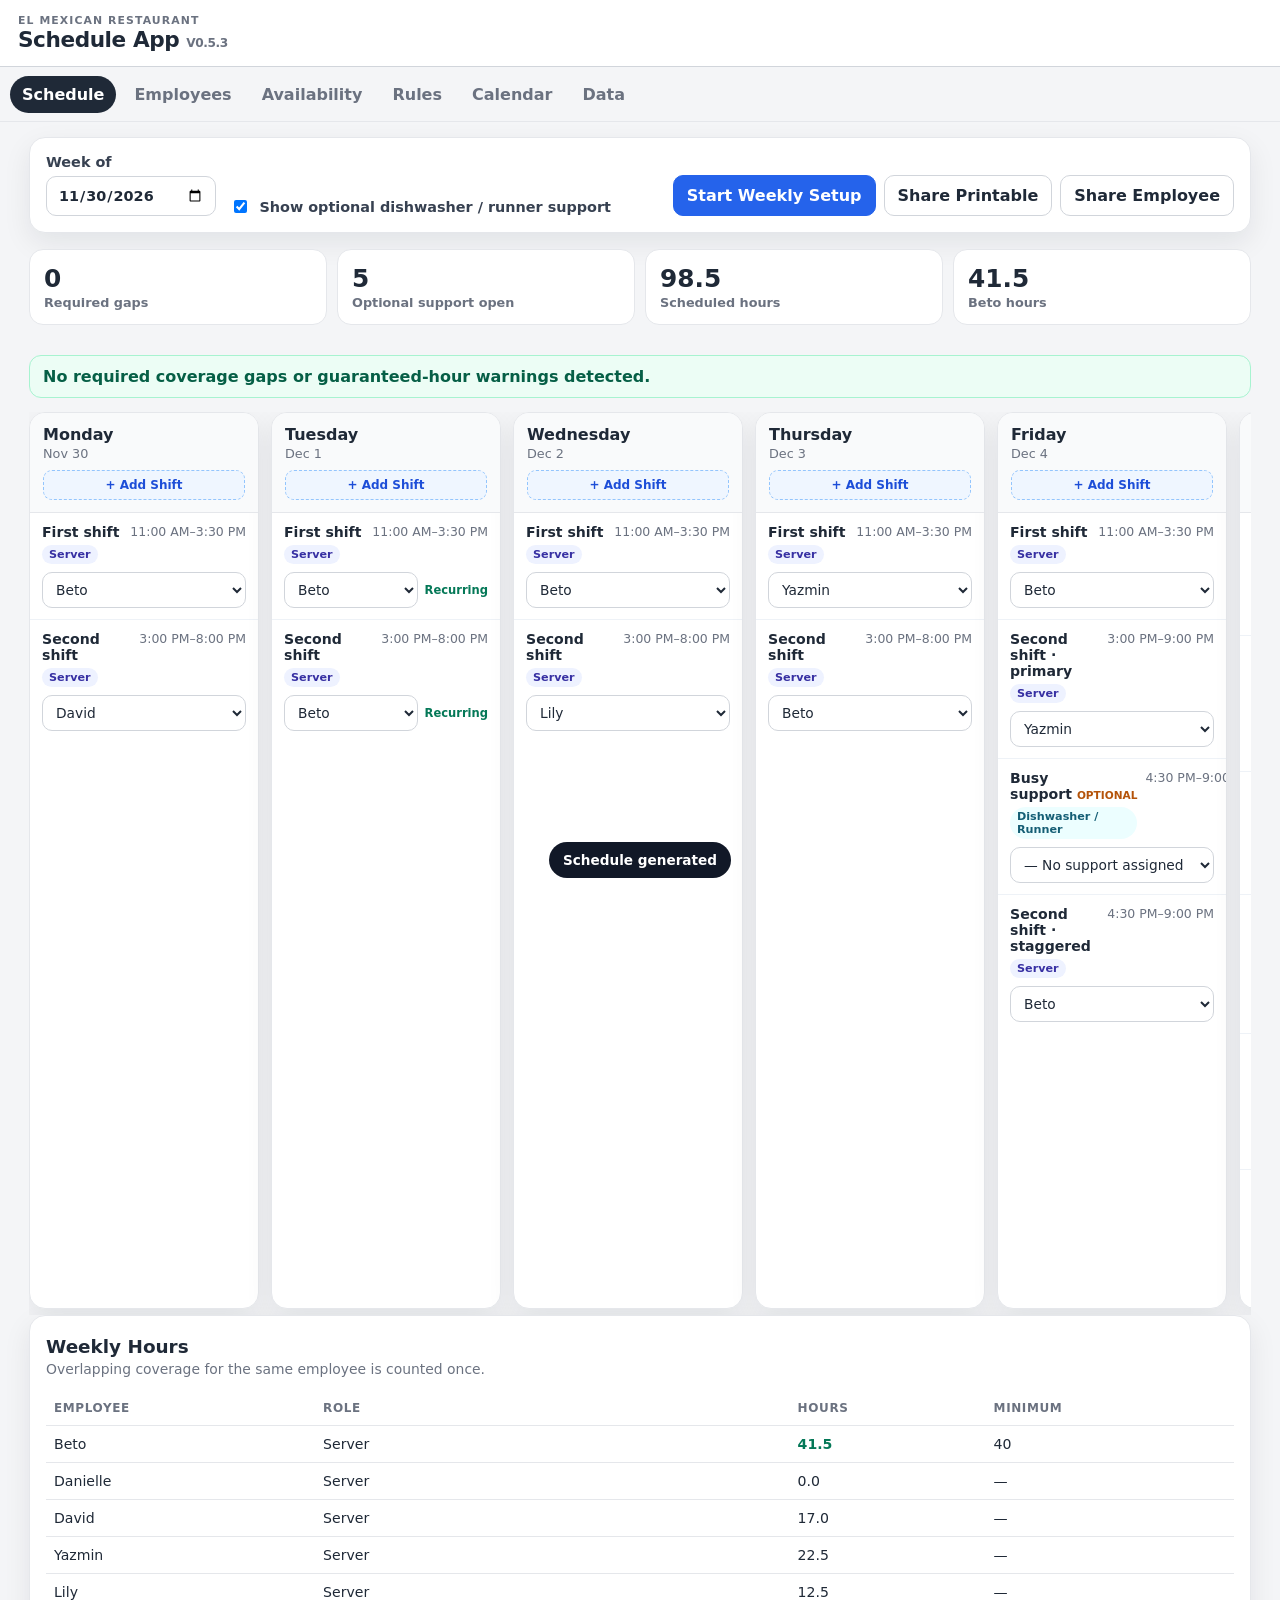
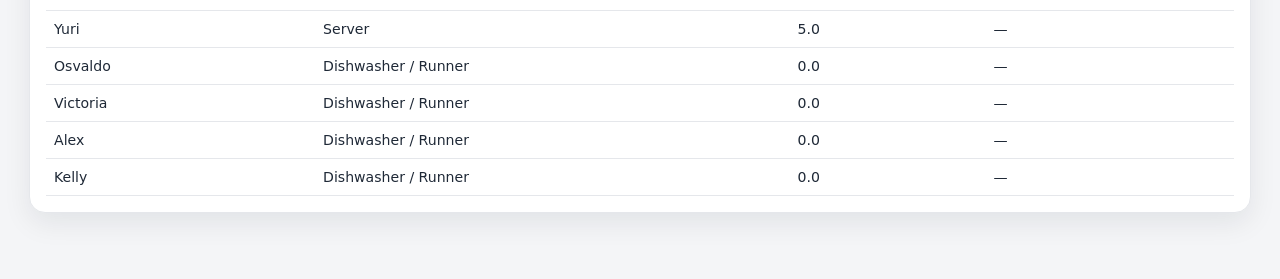
==== index.html @ a8634a62 "Clarify optional support setting in V0.5.3" ====
<!doctype html>
<html lang="en">
<head>
  <meta charset="utf-8" />
  <meta name="viewport" content="width=device-width,initial-scale=1,viewport-fit=cover" />
  <meta name="theme-color" content="#1f2937" />
  <title>Schedule App V0.5.3</title>
  <link rel="manifest" href="manifest.webmanifest" />
  <link rel="stylesheet" href="styles.css?v=0.5.3" />
</head>
<body>
  <header class="app-header">
    <div>
      <div class="eyebrow">El Mexican Restaurant</div>
      <h1>Schedule App <span class="version">V0.5.3</span></h1>
    </div>
    <button id="installBtn" class="ghost hidden" type="button">Install</button>
  </header>

  <nav class="tabs" aria-label="App sections">
    <button class="tab active" data-tab="schedule">Schedule</button>
    <button class="tab" data-tab="employees">Employees</button>
    <button class="tab" data-tab="availability">Availability</button>
    <button class="tab" data-tab="rules">Rules</button>
    <button class="tab" data-tab="calendar">Calendar</button>
    <button class="tab" data-tab="data">Data</button>
  </nav>

  <main>
    <section id="weeklyFlowBar" class="weekly-flow card hidden" aria-live="polite">
      <div class="weekly-flow-top">
        <div>
          <div id="weeklyFlowCount" class="eyebrow">Step 1 of 7</div>
          <h2 id="weeklyFlowTitle">Employees</h2>
          <p id="weeklyFlowText">Confirm the employees working this week.</p>
        </div>
        <button id="weeklyFlowExit" class="ghost" type="button">Exit setup</button>
      </div>
      <div class="weekly-flow-meta">
        <span id="weeklyFlowWeek"></span>
        <div id="weeklyFlowProgress" class="weekly-flow-progress" aria-label="Weekly setup progress"></div>
      </div>
      <div class="weekly-flow-actions">
        <button id="weeklyFlowBack" type="button">Back</button>
        <button id="weeklyFlowNext" class="primary" type="button">Next</button>
      </div>
    </section>

    <section id="tab-schedule" class="tab-panel active">
      <div class="toolbar card">
        <label>
          <span>Week of</span>
          <input id="weekDate" type="date" />
        </label>
        <label class="checkline">
          <input id="includeSupport" type="checkbox" />
          <span>Show optional dishwasher / runner support</span>
        </label>
        <div class="toolbar-actions">
          <button id="generateBtn" class="primary" type="button">Generate Schedule</button>
          <button id="printBtn" type="button">Print</button>
          <button id="shareBtn" type="button">Share</button>
        </div>
      </div>

      <div id="scheduleStats" class="stats"></div>
      <div id="alerts" class="alerts"></div>
      <div id="scheduleGrid" class="schedule-grid"></div>

      <div class="card hours-card">
        <div class="section-title-row">
          <div>
            <h2>Weekly Hours</h2>
            <p>Overlapping coverage for the same employee is counted once.</p>
          </div>
        </div>
        <div id="hoursTableWrap"></div>
      </div>
    </section>

    <section id="tab-employees" class="tab-panel">
      <div class="section-title-row">
        <div>
          <h2>Employees</h2>
          <p>Employee profile settings live here. Normal availability and temporary changes are managed under Availability.</p>
        </div>
        <button id="addEmployeeBtn" class="primary" type="button">Add Employee</button>
      </div>
      <div id="employeeList" class="employee-list"></div>
    </section>

    <section id="tab-availability" class="tab-panel">
      <div class="card">
        <div class="section-title-row">
          <div>
            <h2>Normal Availability</h2>
            <p>This is each employee's usual weekly availability. Change it here when their regular schedule changes.</p>
          </div>
        </div>
        <div id="normalAvailabilityList" class="normal-availability-list"></div>
      </div>

      <div class="section-title-row availability-section-title">
        <div>
          <h2>Temporary Changes</h2>
          <p>Use these only when someone's availability is different for a specific date or week.</p>
        </div>
      </div>

      <div class="grid-two">
        <form id="exceptionForm" class="card form-card">
          <h2>Requested Time Off / Temporary Change</h2>
          <p>Use this for a requested day off, vacation, appointment, school conflict, or temporary extra availability. This does not change normal availability.</p>
          <label>Employee<select id="exceptionEmployee" required></select></label>
          <div class="split">
            <label>Start date<input id="exceptionStartDate" type="date" required /></label>
            <label>End date<input id="exceptionEndDate" type="date" required /></label>
          </div>
          <label>Type
            <select id="exceptionType">
              <option value="unavailable" selected>Requested time off / unavailable</option>
              <option value="available">Extra availability</option>
            </select>
          </label>
          <div class="split">
            <label>Start<input id="exceptionStart" type="time" value="08:00" required /></label>
            <label>End<input id="exceptionEnd" type="time" value="21:00" required /></label>
          </div>
          <label>Note<input id="exceptionNote" type="text" placeholder="Vacation, requested day off, appointment, school..." /></label>
          <button class="primary" type="submit">Save Temporary Change</button>
        </form>

        <div class="card">
          <h2>Saved Temporary Changes</h2>
          <div id="exceptionList"></div>
        </div>
      </div>
    </section>

    <section id="tab-rules" class="tab-panel">
      <div class="card">
        <div class="section-title-row">
          <div>
            <h2>Business Hours</h2>
            <p>Closing times are used by any coverage rule set to “Close.”</p>
          </div>
        </div>
        <div id="businessHoursRules"></div>
      </div>

      <div class="card">
        <div class="section-title-row">
          <div>
            <h2>Coverage Template</h2>
            <p>The normal front-of-house schedule. Every shift below can be edited, removed, or replaced.</p>
          </div>
          <button id="addCoverageBtn" class="primary" type="button">Add Shift</button>
        </div>
        <div id="coverageRules"></div>
      </div>

      <div class="card">
        <div class="section-title-row">
          <div>
            <h2>Priority Rules</h2>
            <p>Edit who is preferred for a role, day, or shift. Employees in the same tier have equal priority.</p>
          </div>
          <button id="addPriorityBtn" class="primary" type="button">Add Priority Rule</button>
        </div>
        <div id="priorityRules"></div>
      </div>

      <div class="grid-two">
        <form id="overrideForm" class="card form-card">
          <h2>Special Date Coverage</h2>
          <p>Add extra coverage for a holiday, event, or unusually busy day.</p>
          <label>Date<input id="overrideDate" type="date" required /></label>
          <label>Role
            <select id="overrideRole">
              <option value="server">Server</option>
              <option value="dish_runner">Dishwasher / Runner</option>
            </select>
          </label>
          <label>Label<input id="overrideLabel" type="text" value="Extra holiday coverage" required /></label>
          <div class="split">
            <label>Start<input id="overrideStart" type="time" value="16:30" required /></label>
            <label>End<input id="overrideEnd" type="time" value="20:00" required /></label>
          </div>
          <button class="primary" type="submit">Add Coverage</button>
        </form>
        <div class="card">
          <h2>Special Date Rules</h2>
          <div id="overrideList"></div>
        </div>
      </div>
    </section>

    <section id="tab-calendar" class="tab-panel">
      <div class="card">
        <div class="section-title-row">
          <div>
            <h2>Special Days Calendar</h2>
            <p>U.S. holidays appear automatically. Add local events or other dates that could affect staffing.</p>
          </div>
          <button id="addSpecialDayBtn" class="primary" type="button">Add Special Day</button>
        </div>
        <div class="calendar-toolbar">
          <button id="calendarPrev" type="button" aria-label="Previous month">‹</button>
          <strong id="calendarMonthLabel"></strong>
          <button id="calendarNext" type="button" aria-label="Next month">›</button>
        </div>
        <div id="specialCalendar" class="special-calendar"></div>
      </div>

      <div class="card">
        <h2>Upcoming Special Days</h2>
        <p>Use “Add Coverage” when a special day needs extra staff beyond the normal schedule.</p>
        <div id="specialDaysList"></div>
      </div>
    </section>

    <section id="tab-data" class="tab-panel">
      <div class="card data-card">
        <h2>Database</h2>
        <p>The app code and restaurant data stay separate. The working copy is saved on this device, and you can export it to JSON at any time.</p>
        <div class="data-actions">
          <button id="exportBtn" class="primary" type="button">Export JSON Backup</button>
          <label class="file-button">Import JSON<input id="importFile" type="file" accept="application/json,.json" /></label>
          <button id="resetBtn" class="danger-outline" type="button">Reload Bundled Defaults</button>
        </div>
        <div id="dataInfo" class="data-info"></div>
      </div>
    </section>
  </main>

  <dialog id="employeeDialog">
    <form id="employeeForm" method="dialog" class="dialog-form">
      <div class="section-title-row">
        <div>
          <div class="eyebrow">Employee Profile</div>
          <h2 id="employeeDialogTitle">Edit Employee</h2>
        </div>
        <button id="closeEmployeeDialog" class="icon-button" type="button" aria-label="Close">×</button>
      </div>
      <input id="employeeId" type="hidden" />
      <label>Name<input id="employeeName" type="text" required /></label>
      <label class="checkline"><input id="employeeActive" type="checkbox" /><span>Active employee</span></label>
      <label>Primary role
        <select id="employeeRole">
          <option value="server">Server</option>
          <option value="dish_runner">Dishwasher / Runner</option>
        </select>
      </label>
      <label>Availability type
        <select id="employeeAvailabilityMode">
          <option value="recurring">Recurring / normal pattern</option>
          <option value="weekly_variable">Entered fresh each week</option>
        </select>
      </label>
      <label>Flexibility
        <select id="employeeFlexibility">
          <option value="high">High / can fill gaps</option>
          <option value="normal">Normal</option>
          <option value="variable">Variable</option>
          <option value="backup">Backup / last fill</option>
        </select>
      </label>
      <div class="split">
        <label>Minimum weekly hours<input id="employeeMinHours" type="number" min="0" step="0.5" /></label>
        <label>Maximum weekly hours<input id="employeeMaxHours" type="number" min="0" step="0.5" /></label>
      </div>
      <fieldset>
        <legend>Normal Availability</legend>
        <p class="small">AM covers the first-shift window. PM covers the second-shift window. Select both for either shift.</p>
        <div id="availabilityMatrix" class="availability-matrix"></div>
      </fieldset>
      <label>Notes<textarea id="employeeNotes" rows="3"></textarea></label>
      <div class="dialog-actions">
        <button id="archiveEmployeeBtn" class="danger-outline" type="button">Archive</button>
        <button class="primary" value="save" type="submit">Save Employee</button>
      </div>
    </form>
  </dialog>

  <dialog id="availabilityDialog">
    <form id="availabilityForm" method="dialog" class="dialog-form">
      <div class="section-title-row">
        <div>
          <div class="eyebrow">Normal Availability</div>
          <h2 id="availabilityDialogTitle">Edit Availability</h2>
        </div>
        <button id="closeAvailabilityDialog" class="icon-button" type="button" aria-label="Close">×</button>
      </div>
      <input id="availabilityEmployeeId" type="hidden" />
      <label>Availability type
        <select id="availabilityModeEdit">
          <option value="recurring">Recurring / normal pattern</option>
          <option value="weekly_variable">Entered fresh each week</option>
        </select>
      </label>
      <fieldset>
        <legend>Usual Weekly Availability</legend>
        <p class="small">AM covers the first-shift window. PM covers the second-shift window. Select both for either shift.</p>
        <div id="availabilityMatrixEdit" class="availability-matrix"></div>
      </fieldset>
      <div class="dialog-actions">
        <button class="primary" value="save" type="submit">Save Availability</button>
      </div>
    </form>
  </dialog>

  <dialog id="coverageDialog">
    <form id="coverageForm" method="dialog" class="dialog-form">
      <div class="section-title-row">
        <div><div class="eyebrow">Scheduling Rule</div><h2 id="coverageDialogTitle">Edit Coverage</h2></div>
        <button id="closeCoverageDialog" class="icon-button" type="button" aria-label="Close">×</button>
      </div>
      <input id="coverageId" type="hidden" />
      <label>Day<select id="coverageDay"></select></label>
      <label>Label<input id="coverageLabel" type="text" required placeholder="First shift, Busy support, etc." /></label>
      <label>Role<select id="coverageRole"><option value="server">Server</option><option value="dish_runner">Dishwasher / Runner</option></select></label>
      <div class="split">
        <label>Start<input id="coverageStart" type="time" required /></label>
        <label>End time<input id="coverageEnd" type="time" /></label>
      </div>
      <label class="checkline"><input id="coverageToClose" type="checkbox" /><span>Run this shift until restaurant close</span></label>
      <label class="checkline"><input id="coverageRequired" type="checkbox" checked /><span>Required coverage</span></label>
      <p class="small">Optional coverage appears only when “Include optional dishwasher / runner support” is turned on.</p>
      <div class="dialog-actions">
        <button id="deleteCoverageBtn" class="danger-outline" type="button">Delete Shift</button>
        <button class="primary" value="save" type="submit">Save Rule</button>
      </div>
    </form>
  </dialog>

  <dialog id="priorityDialog">
    <form id="priorityForm" method="dialog" class="dialog-form">
      <div class="section-title-row">
        <div><div class="eyebrow">Scheduling Priority</div><h2 id="priorityDialogTitle">Edit Priority Rule</h2></div>
        <button id="closePriorityDialog" class="icon-button" type="button" aria-label="Close">×</button>
      </div>
      <input id="priorityId" type="hidden" />
      <label>Rule name<input id="priorityLabel" type="text" required /></label>
      <label>Role<select id="priorityRole"><option value="server">Server</option><option value="dish_runner">Dishwasher / Runner</option></select></label>
      <fieldset>
        <legend>Applies on</legend>
        <div id="priorityDays" class="day-checks"></div>
      </fieldset>
      <label>Only shifts starting before (optional)<input id="priorityStartBefore" type="time" /></label>
      <fieldset>
        <legend>Employee priority</legend>
        <p class="small">Choose a tier for each employee. Tier 1 is preferred first. “Not in rule” removes that employee from this priority rule.</p>
        <div id="priorityEmployeeEditor"></div>
      </fieldset>
      <div class="dialog-actions">
        <button id="deletePriorityBtn" class="danger-outline" type="button">Delete Rule</button>
        <button class="primary" value="save" type="submit">Save Priority Rule</button>
      </div>
    </form>
  </dialog>

  <dialog id="weeklyShiftDialog">
    <form id="weeklyShiftForm" method="dialog" class="dialog-form">
      <div class="section-title-row">
        <div>
          <div class="eyebrow">This Week Only</div>
          <h2>Add Shift</h2>
        </div>
        <button id="closeWeeklyShiftDialog" class="icon-button" type="button" aria-label="Close">×</button>
      </div>
      <label>Date<input id="weeklyShiftDate" type="date" required readonly /></label>
      <label>Shift name
        <input id="weeklyShiftLabel" type="text" required placeholder="Dishwasher, Runner, Extra server..." />
      </label>
      <label>Employee role
        <select id="weeklyShiftRole">
          <option value="dish_runner">Dishwasher / Runner</option>
          <option value="server">Server</option>
        </select>
      </label>
      <div class="split">
        <label>Start<input id="weeklyShiftStart" type="time" value="16:30" required /></label>
        <label>End<input id="weeklyShiftEnd" type="time" value="20:00" required /></label>
      </div>
      <label class="checkline">
        <input id="weeklyShiftRequired" type="checkbox" checked />
        <span>This shift must be covered</span>
      </label>
      <p class="small">After saving, assign an employee from the new shift on the schedule. Required added shifts count as gaps until someone is assigned.</p>
      <div class="dialog-actions">
        <button id="closeWeeklyShiftDialogBottom" type="button">Cancel</button>
        <button class="primary" value="save" type="submit">Add Shift</button>
      </div>
    </form>
  </dialog>

  <dialog id="shareEmployeeDialog">
    <div class="dialog-form">
      <div class="section-title-row">
        <div><div class="eyebrow">Share Schedule</div><h2>Share by Employee</h2></div>
        <button id="closeShareEmployeeDialog" class="icon-button" type="button" aria-label="Close">×</button>
      </div>
      <p class="small">Choose an employee to share only that person's weekly schedule.</p>
      <div id="shareEmployeeList" class="share-employee-list"></div>
      <div class="dialog-actions">
        <button id="shareAllEmployeesBtn" type="button">Share Everyone, Grouped</button>
      </div>
    </div>
  </dialog>

  <dialog id="specialDayDialog">
    <form id="specialDayForm" method="dialog" class="dialog-form">
      <div class="section-title-row">
        <div><div class="eyebrow">Calendar Reminder</div><h2 id="specialDayDialogTitle">Add Special Day</h2></div>
        <button id="closeSpecialDayDialog" class="icon-button" type="button" aria-label="Close">×</button>
      </div>
      <input id="specialDayId" type="hidden" />
      <label>Date<input id="specialDayDate" type="date" required /></label>
      <label>Name<input id="specialDayLabel" type="text" required placeholder="Local event, school break, observance..." /></label>
      <label>Category
        <select id="specialDayCategory">
          <option value="local_event" selected>Local Event</option>
          <option value="holiday">Holiday / Observance</option>
          <option value="other">Other Special Day</option>
        </select>
      </label>
      <label>Expected staffing impact
        <select id="specialDayStaffingImpact">
          <option value="unknown" selected>Unknown / review later</option>
          <option value="normal">Normal staffing</option>
          <option value="slower">May be slower</option>
          <option value="may_busier">May be busier</option>
          <option value="extra_help">Extra help likely needed</option>
          <option value="custom">Custom staffing</option>
        </select>
      </label>
      <label class="checkline"><input id="specialDayReviewStaffing" type="checkbox" checked /><span>Remind me to review staffing for this day</span></label>
      <label>Note<textarea id="specialDayNote" rows="3" placeholder="Why this day matters, expected rush, etc."></textarea></label>
      <div class="dialog-actions">
        <button id="deleteSpecialDayBtn" class="danger-outline" type="button">Delete</button>
        <button class="primary" value="save" type="submit">Save Special Day</button>
      </div>
    </form>
  </dialog>

  <div id="toast" class="toast" role="status" aria-live="polite"></div>
  <script src="app.js?v=0.5.3"></script>
  <script src="rules-editor.js?v=0.5.3"></script>
  <script src="schedule-v03.js?v=0.5.3"></script>
</body>
</html>
---- styles.css ----
:root{
  --bg:#f4f5f7;
  --card:#ffffff;
  --text:#1f2937;
  --muted:#6b7280;
  --line:#d1d5db;
  --accent:#2563eb;
  --accent-dark:#1d4ed8;
  --danger:#b91c1c;
  --warn:#b45309;
  --ok:#047857;
  --shadow:0 10px 28px rgba(15,23,42,.08);
  --radius:16px;
}
*{box-sizing:border-box}
html{background:var(--bg)}
body{margin:0;font-family:system-ui,-apple-system,BlinkMacSystemFont,"Segoe UI",sans-serif;background:var(--bg);color:var(--text)}
button,input,select,textarea{font:inherit}
button{cursor:pointer}
.app-header{position:sticky;top:0;z-index:30;display:flex;justify-content:space-between;align-items:center;padding:14px 18px;background:rgba(255,255,255,.96);border-bottom:1px solid var(--line);backdrop-filter:blur(10px)}
.app-header h1{margin:0;font-size:1.35rem;letter-spacing:-.02em}.version{font-size:.76rem;color:var(--muted);font-weight:700}
.eyebrow{text-transform:uppercase;font-size:.68rem;font-weight:800;letter-spacing:.1em;color:var(--muted)}
.tabs{position:sticky;top:68px;z-index:29;display:flex;gap:6px;overflow-x:auto;padding:8px 10px;background:rgba(244,245,247,.96);border-bottom:1px solid #e5e7eb}
.tab{white-space:nowrap;border:0;background:transparent;padding:9px 12px;border-radius:999px;color:var(--muted);font-weight:700}.tab.active{background:var(--text);color:white}
main{max-width:1250px;margin:0 auto;padding:16px 14px 50px}
.tab-panel{display:none}.tab-panel.active{display:block}
.card{background:var(--card);border:1px solid #e5e7eb;border-radius:var(--radius);box-shadow:var(--shadow);padding:16px;margin-bottom:16px}
.toolbar{display:flex;gap:14px;align-items:end;flex-wrap:wrap}.toolbar label{min-width:170px}.toolbar-actions{margin-left:auto;display:flex;gap:8px;flex-wrap:wrap}
label{display:grid;gap:6px;font-weight:700;font-size:.9rem;color:#374151}input,select,textarea{width:100%;padding:10px 11px;border:1px solid var(--line);border-radius:10px;background:white;color:var(--text)}input:focus,select:focus,textarea:focus{outline:2px solid rgba(37,99,235,.2);border-color:var(--accent)}
.checkline{display:flex!important;align-items:center;gap:9px;min-width:0!important}.checkline input{width:auto}
button,.file-button{border:1px solid var(--line);background:white;color:var(--text);padding:10px 13px;border-radius:10px;font-weight:800;text-align:center}.primary{background:var(--accent);border-color:var(--accent);color:white}.primary:hover{background:var(--accent-dark)}.ghost{background:transparent}.danger-outline{color:var(--danger);border-color:#fecaca;background:#fff}.icon-button{border:0;background:transparent;font-size:1.8rem;padding:0 5px}.hidden{display:none!important}
.stats{display:grid;grid-template-columns:repeat(4,minmax(0,1fr));gap:10px;margin:16px 0}.stat{background:white;border:1px solid #e5e7eb;border-radius:14px;padding:14px}.stat .value{font-size:1.55rem;font-weight:900}.stat .label{font-size:.8rem;color:var(--muted);font-weight:700;margin-top:2px}
.alerts{display:grid;gap:8px;margin-bottom:14px}.alert{padding:11px 13px;border-radius:12px;font-weight:700}.alert.warn{background:#fff7ed;color:#9a3412;border:1px solid #fed7aa}.alert.ok{background:#ecfdf5;color:#065f46;border:1px solid #a7f3d0}
.schedule-grid{display:grid;grid-template-columns:repeat(7,minmax(230px,1fr));gap:12px;overflow-x:auto;padding-bottom:6px}.day-card{min-width:230px;background:white;border:1px solid #e5e7eb;border-radius:16px;overflow:hidden;box-shadow:var(--shadow)}.day-head{padding:12px 13px;background:#f9fafb;border-bottom:1px solid #e5e7eb}.day-head h3{margin:0;font-size:1rem}.day-head .date{font-size:.8rem;color:var(--muted);margin-top:2px}.slot{padding:11px 12px;border-bottom:1px solid #eef2f7}.slot:last-child{border-bottom:0}.slot-top{display:flex;justify-content:space-between;gap:8px;align-items:flex-start}.slot-label{font-weight:800;font-size:.88rem}.slot-time{font-size:.78rem;color:var(--muted);white-space:nowrap}.role-badge{display:inline-block;margin-top:5px;font-size:.7rem;padding:3px 7px;border-radius:999px;background:#eef2ff;color:#3730a3;font-weight:800}.role-badge.support{background:#ecfeff;color:#155e75}.optional{font-size:.66rem;color:var(--warn);font-weight:800;margin-left:5px}.assignment{margin-top:8px;display:flex;align-items:center;gap:7px}.assignment select{padding:8px 9px;font-size:.86rem}.fixed-mark{font-size:.72rem;color:var(--ok);font-weight:800}.gap-mark{font-size:.72rem;color:var(--danger);font-weight:800}
.hours-card p,.card p,.section-title-row p{margin:.2rem 0 0;color:var(--muted);font-size:.87rem}.section-title-row{display:flex;justify-content:space-between;align-items:flex-start;gap:12px;margin:4px 0 14px}.section-title-row h2,.card h2{margin:0;font-size:1.15rem}
table{width:100%;border-collapse:collapse}th,td{text-align:left;padding:10px 8px;border-bottom:1px solid #e5e7eb;font-size:.88rem}th{color:var(--muted);font-size:.75rem;text-transform:uppercase;letter-spacing:.05em}.hours-low{color:var(--danger);font-weight:900}.hours-ok{color:var(--ok);font-weight:900}
.employee-list{display:grid;grid-template-columns:repeat(2,minmax(0,1fr));gap:12px}.employee-card{background:white;border:1px solid #e5e7eb;border-radius:15px;padding:14px;box-shadow:var(--shadow)}.employee-card.archived{opacity:.55}.employee-top{display:flex;justify-content:space-between;gap:10px}.employee-name{font-weight:900;font-size:1.05rem}.employee-meta{display:flex;flex-wrap:wrap;gap:6px;margin-top:8px}.chip{font-size:.72rem;font-weight:800;background:#f3f4f6;padding:4px 7px;border-radius:999px}.employee-notes{margin-top:9px;color:var(--muted);font-size:.82rem}.employee-actions{margin-top:12px;display:flex;gap:8px}
.grid-two{display:grid;grid-template-columns:1fr 1fr;gap:16px}.form-card{display:grid;gap:12px;align-content:start}.split{display:grid;grid-template-columns:1fr 1fr;gap:10px}.list-row{display:flex;justify-content:space-between;align-items:center;gap:10px;padding:10px 0;border-bottom:1px solid #e5e7eb}.list-row:last-child{border-bottom:0}.list-row-main{min-width:0}.list-row-title{font-weight:850}.list-row-sub{font-size:.8rem;color:var(--muted);margin-top:2px}.small{font-size:.8rem!important}
.coverage-day{margin:0 0 13px}.coverage-day h3{font-size:.95rem;margin:0 0 6px;text-transform:capitalize}.coverage-row{display:grid;grid-template-columns:1.5fr .8fr .75fr .75fr;gap:8px;padding:8px 0;border-bottom:1px solid #eef2f7;font-size:.84rem}.coverage-row:last-child{border-bottom:0}.priority-card{border:1px solid #e5e7eb;border-radius:12px;padding:12px;margin:10px 0}.priority-tier{display:flex;gap:7px;align-items:center;flex-wrap:wrap;margin-top:8px}.priority-person{display:inline-flex;align-items:center;gap:4px;background:#f3f4f6;border-radius:999px;padding:4px 6px 4px 9px;font-weight:800;font-size:.8rem}.priority-person button{padding:1px 5px;border:0;background:transparent}.tier-label{font-size:.72rem;color:var(--muted);font-weight:800;min-width:48px}
.data-actions{display:flex;gap:10px;flex-wrap:wrap;margin:16px 0}.file-button{position:relative;overflow:hidden;display:inline-block}.file-button input{position:absolute;inset:0;opacity:0;cursor:pointer}.data-info{font-size:.86rem;color:var(--muted);line-height:1.6}
dialog{width:min(680px,calc(100vw - 24px));border:0;border-radius:18px;padding:0;box-shadow:0 25px 80px rgba(0,0,0,.25)}dialog::backdrop{background:rgba(15,23,42,.45)}.dialog-form{padding:18px;display:grid;gap:12px}.dialog-actions{display:flex;justify-content:space-between;gap:10px;margin-top:6px}.availability-matrix{display:grid;grid-template-columns:1fr auto auto;gap:7px 10px;align-items:center}.availability-matrix .dayname{font-weight:800;text-transform:capitalize}.availability-matrix label{display:flex;align-items:center;gap:5px;font-size:.78rem}.availability-matrix input{width:auto}fieldset{border:1px solid #e5e7eb;border-radius:12px;padding:12px}legend{font-weight:900;padding:0 5px}
.toast{position:fixed;left:50%;bottom:22px;transform:translateX(-50%) translateY(20px);background:#111827;color:white;padding:10px 14px;border-radius:999px;font-weight:800;font-size:.85rem;opacity:0;pointer-events:none;transition:.2s;z-index:100}.toast.show{opacity:1;transform:translateX(-50%) translateY(0)}
@media(max-width:900px){.schedule-grid{grid-template-columns:repeat(7,250px)}.stats{grid-template-columns:repeat(2,1fr)}.employee-list,.grid-two{grid-template-columns:1fr}.toolbar-actions{margin-left:0;width:100%}.toolbar-actions button{flex:1}.coverage-row{grid-template-columns:1.4fr .8fr .8fr}.coverage-row .coverage-required{display:none}}
@media(max-width:520px){main{padding:12px 9px 40px}.app-header{padding:11px 12px}.tabs{top:61px}.stats{grid-template-columns:1fr 1fr}.stat{padding:11px}.schedule-grid{grid-template-columns:repeat(7,238px)}.employee-list{grid-template-columns:1fr}.split{grid-template-columns:1fr}.data-actions>*{width:100%}}
@media print{
  body{background:white}.app-header,.tabs,.toolbar,.alerts,.hours-card,.tab-panel:not(#tab-schedule){display:none!important}main{max-width:none;padding:0}.schedule-grid{display:grid;grid-template-columns:repeat(4,1fr);overflow:visible;gap:8px}.day-card{min-width:0;box-shadow:none;break-inside:avoid}.assignment select{appearance:none;border:0;padding:0;font-weight:800}.stats{grid-template-columns:repeat(4,1fr)}.stat{box-shadow:none}.optional{display:none}
}


/* V0.3 calendar + employee share */
.calendar-toolbar{display:grid;grid-template-columns:auto 1fr auto;gap:10px;align-items:center;margin:8px 0 14px}.calendar-toolbar strong{text-align:center;font-size:1.05rem}.calendar-toolbar button{font-size:1.3rem;padding:5px 12px}
.special-calendar{display:grid;grid-template-columns:repeat(7,minmax(0,1fr));border:1px solid #e5e7eb;border-radius:14px;overflow:hidden}.calendar-dow{padding:8px 4px;text-align:center;font-size:.72rem;font-weight:900;color:var(--muted);background:#f9fafb;border-right:1px solid #e5e7eb}.calendar-dow:nth-child(7){border-right:0}.calendar-cell{min-height:92px;border:0;border-right:1px solid #e5e7eb;border-top:1px solid #e5e7eb;border-radius:0;background:#fff;text-align:left;padding:7px;display:block;color:var(--text);font-weight:400}.calendar-cell:nth-child(7n){border-right:0}.calendar-cell.empty{background:#f9fafb}.calendar-number{font-weight:900;font-size:.8rem}.calendar-events{display:grid;gap:3px;margin-top:5px}.calendar-tag{display:block;overflow:hidden;text-overflow:ellipsis;white-space:nowrap;border-radius:5px;padding:3px 4px;font-size:.62rem;font-weight:800;background:#fef3c7;color:#92400e}.calendar-tag.level-very_busy{background:#fee2e2;color:#991b1b}.calendar-tag.level-moderate{background:#e0f2fe;color:#075985}.calendar-tag.coverage{background:#dcfce7;color:#166534}.calendar-more{font-size:.6rem;color:var(--muted);font-weight:700}
.special-day-row,.share-employee-row{display:flex;align-items:center;justify-content:space-between;gap:10px;padding:10px 0;border-bottom:1px solid #e5e7eb}.special-day-row:last-child,.share-employee-row:last-child{border-bottom:0}.special-actions{display:flex;gap:7px;flex-wrap:wrap}.special-note{font-size:.76rem;color:var(--muted);margin-top:3px}.share-employee-list{max-height:55vh;overflow:auto}.alert-action{margin-left:10px;padding:5px 8px;font-size:.74rem;background:white}
@media(max-width:600px){.special-calendar{grid-template-columns:repeat(7,minmax(42px,1fr))}.calendar-cell{min-height:70px;padding:4px}.calendar-tag{font-size:.55rem;padding:2px 3px}.calendar-dow{font-size:.62rem}.special-day-row,.share-employee-row{align-items:flex-start}.special-actions{justify-content:flex-end}}

.calendar-tag.impact-unknown{background:#f3f4f6;color:#374151}
.calendar-tag.impact-normal{background:#dcfce7;color:#166534}
.calendar-tag.impact-slower{background:#e0f2fe;color:#075985}
.calendar-tag.impact-may_busier{background:#fef3c7;color:#92400e}
.calendar-tag.impact-extra_help{background:#fee2e2;color:#991b1b}
.calendar-tag.impact-custom{background:#ede9fe;color:#5b21b6}

.calendar-tag.event-national_holiday{outline:1px solid #c7d2fe}
.calendar-tag.event-local_event{outline:1px solid #f5d0fe}
.event-kind{font-size:.78em;font-weight:700;color:inherit;opacity:.8}

.normal-availability-list{display:grid;gap:8px}.normal-availability-row{display:flex;align-items:center;justify-content:space-between;gap:12px;padding:10px 0;border-bottom:1px solid #e5e7eb}.normal-availability-row:last-child{border-bottom:0}.normal-availability-main{min-width:0}.availability-section-title{margin-top:20px}
@media(max-width:600px){.normal-availability-row{align-items:flex-start;flex-direction:column}.normal-availability-row button{width:100%}}

.mobile-week-strip{display:none}
@media(max-width:900px){
  .mobile-week-strip{
    display:grid;
    grid-template-columns:repeat(7,minmax(0,1fr));
    gap:5px;
    margin:10px 0 12px;
    padding:0 1px;
  }
  .mobile-week-day{
    min-width:0;
    padding:8px 2px;
    border-radius:10px;
    background:white;
    border:1px solid #d1d5db;
    color:#374151;
    display:grid;
    gap:2px;
    text-align:center;
    font-weight:800;
  }
  .mobile-week-day[aria-selected="true"]{
    background:var(--text);
    color:white;
    border-color:var(--text);
  }
  .mobile-week-name{font-size:.72rem}
  .mobile-week-date{font-size:.62rem;font-weight:700;opacity:.85}
  .schedule-grid.mobile-day-view{
    display:block;
    overflow:visible;
    padding-bottom:0;
  }
  .schedule-grid.mobile-day-view .day-card{
    display:none;
    min-width:0;
    width:100%;
  }
  .schedule-grid.mobile-day-view .day-card.mobile-active{
    display:block;
  }
}

/* V0.4.7 mobile nav */
@media(max-width:700px){
  .tabs{
    display:grid;
    grid-template-columns:repeat(3,minmax(0,1fr));
    gap:6px;
    overflow:visible;
    padding:8px 9px;
  }
  .tab{
    min-width:0;
    width:100%;
    white-space:normal;
    padding:9px 4px;
    border-radius:12px;
    font-size:.78rem;
    line-height:1.1;
    text-align:center;
  }
}

/* V0.5 weekly setup wizard */
.weekly-flow{
  position:sticky;
  top:118px;
  z-index:28;
  border:2px solid #bfdbfe;
  box-shadow:0 10px 30px rgba(37,99,235,.12);
}
.weekly-flow-top{display:flex;justify-content:space-between;align-items:flex-start;gap:14px}
.weekly-flow-top h2{margin:3px 0 4px;font-size:1.2rem}
.weekly-flow-top p{margin:0;color:var(--muted);line-height:1.4}
.weekly-flow-meta{display:flex;align-items:center;justify-content:space-between;gap:12px;flex-wrap:wrap;margin-top:12px;padding-top:10px;border-top:1px solid #dbeafe}
#weeklyFlowWeek{font-weight:800;font-size:.84rem;color:#374151}
.weekly-flow-progress{display:flex;gap:5px;flex-wrap:wrap}
.weekly-flow-dot{width:25px;height:25px;border-radius:50%;display:inline-grid;place-items:center;background:#e5e7eb;color:#6b7280;font-size:.72rem;font-weight:900}
.weekly-flow-dot.active{background:var(--accent);color:white}
.weekly-flow-dot.done{background:#d1fae5;color:#065f46}
.weekly-flow-actions{display:flex;justify-content:space-between;gap:10px;margin-top:12px}
.weekly-flow-actions button{min-width:110px}
.wizard-focus{outline:3px solid rgba(37,99,235,.22);outline-offset:4px;border-radius:14px}
@media(max-width:700px){
  .weekly-flow{top:153px;padding:14px}
  .weekly-flow-top{display:grid;grid-template-columns:1fr auto}
  .weekly-flow-top .ghost{padding:8px 9px;font-size:.74rem}
  .weekly-flow-meta{display:block}
  .weekly-flow-progress{margin-top:9px;justify-content:space-between}
  .weekly-flow-dot{width:27px;height:27px}
  .weekly-flow-actions button{flex:1}
}

/* V0.5.2 add-shift controls */
.day-head{position:relative}
.add-weekly-shift{
  margin-top:9px;
  width:100%;
  padding:7px 9px;
  border-radius:9px;
  border:1px dashed #93c5fd;
  background:#eff6ff;
  color:#1d4ed8;
  font-size:.75rem;
  font-weight:900;
}
.add-weekly-shift:active{transform:translateY(1px)}
@media(max-width:900px){
  .add-weekly-shift{padding:9px 10px;font-size:.8rem}
}
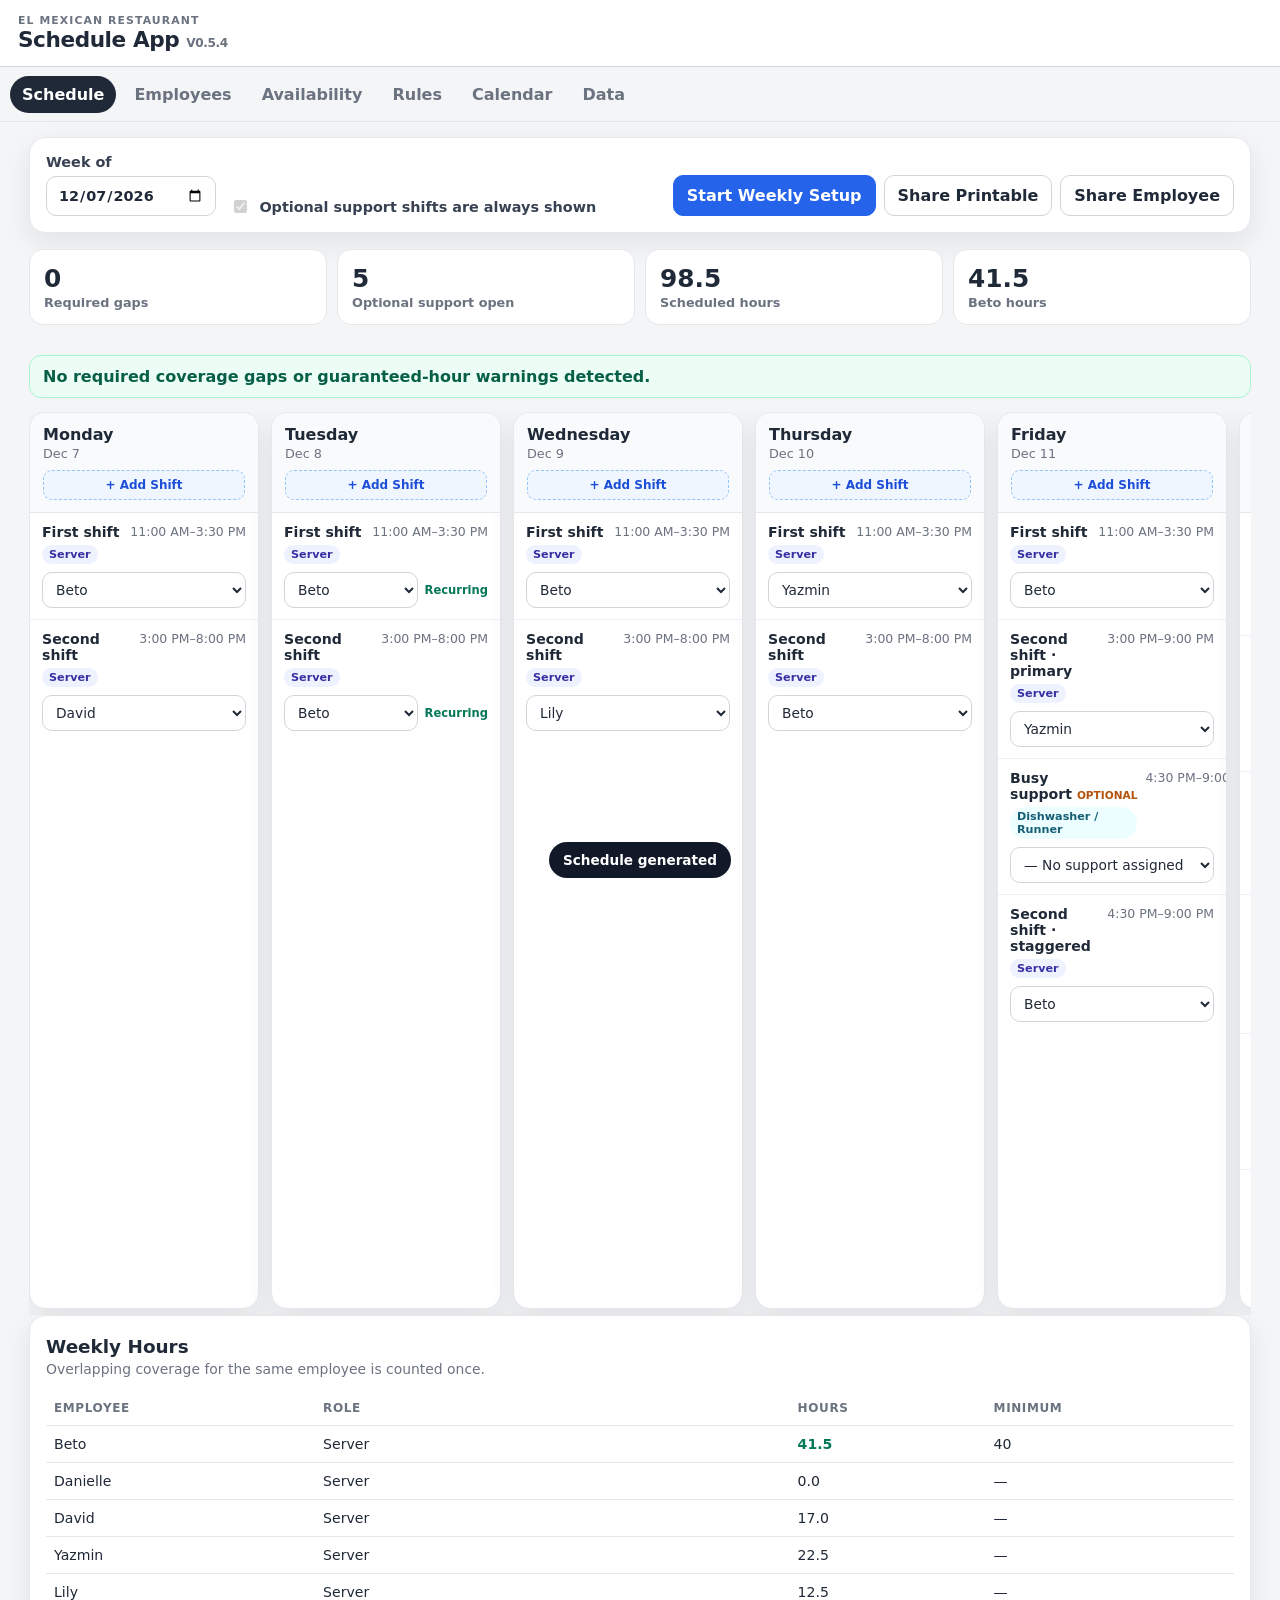
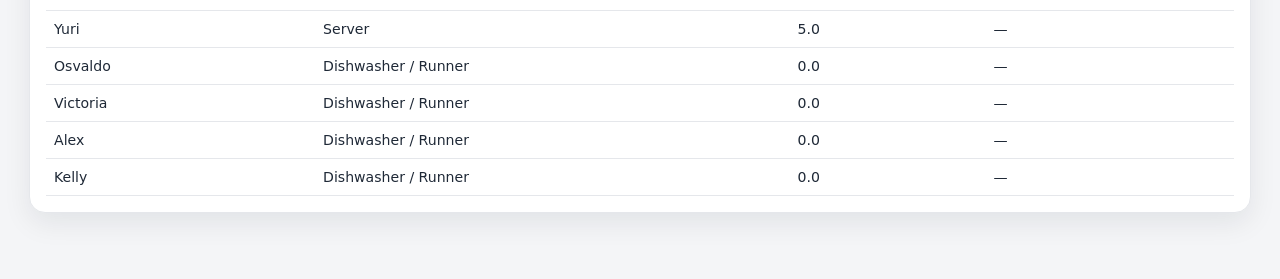
==== commit 6f9ab1b4: "Clarify persistent optional support in V0.5.4" ====
--- a/index.html
+++ b/index.html
@@ -4,15 +4,15 @@
   <meta charset="utf-8" />
   <meta name="viewport" content="width=device-width,initial-scale=1,viewport-fit=cover" />
   <meta name="theme-color" content="#1f2937" />
-  <title>Schedule App V0.5.3</title>
+  <title>Schedule App V0.5.4</title>
   <link rel="manifest" href="manifest.webmanifest" />
-  <link rel="stylesheet" href="styles.css?v=0.5.3" />
+  <link rel="stylesheet" href="styles.css?v=0.5.4" />
 </head>
 <body>
   <header class="app-header">
     <div>
       <div class="eyebrow">El Mexican Restaurant</div>
-      <h1>Schedule App <span class="version">V0.5.3</span></h1>
+      <h1>Schedule App <span class="version">V0.5.4</span></h1>
     </div>
     <button id="installBtn" class="ghost hidden" type="button">Install</button>
   </header>
@@ -53,8 +53,8 @@
           <input id="weekDate" type="date" />
         </label>
         <label class="checkline">
-          <input id="includeSupport" type="checkbox" />
-          <span>Show optional dishwasher / runner support</span>
+          <input id="includeSupport" type="checkbox" checked disabled />
+          <span>Optional support shifts are always shown</span>
         </label>
         <div class="toolbar-actions">
           <button id="generateBtn" class="primary" type="button">Generate Schedule</button>
@@ -444,8 +444,8 @@
   </dialog>
 
   <div id="toast" class="toast" role="status" aria-live="polite"></div>
-  <script src="app.js?v=0.5.3"></script>
-  <script src="rules-editor.js?v=0.5.3"></script>
-  <script src="schedule-v03.js?v=0.5.3"></script>
+  <script src="app.js?v=0.5.4"></script>
+  <script src="rules-editor.js?v=0.5.4"></script>
+  <script src="schedule-v03.js?v=0.5.4"></script>
 </body>
 </html>
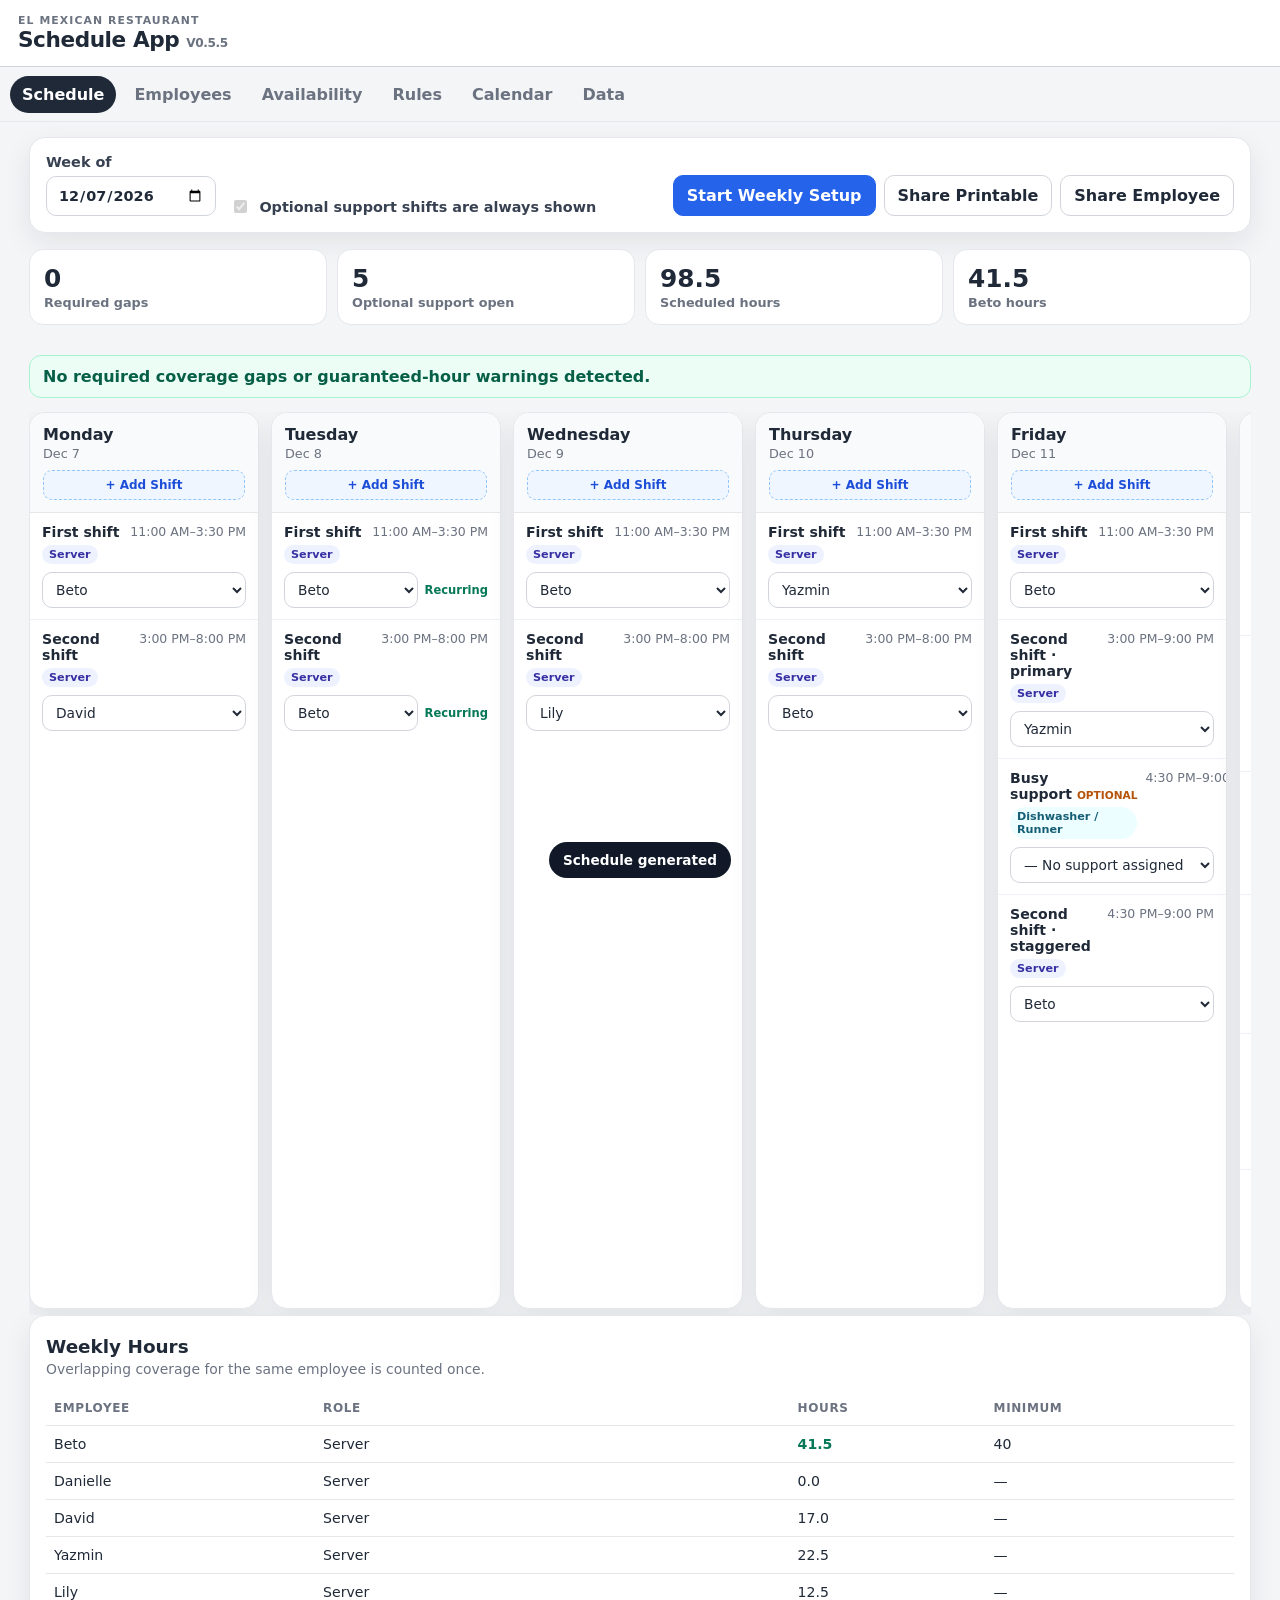
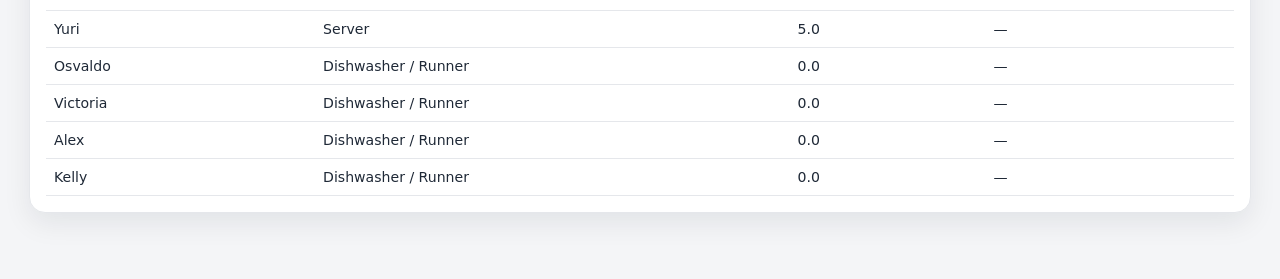
==== commit d2e3ec8c: "Expose date reset fix in V0.5.5" ====
--- a/index.html
+++ b/index.html
@@ -4,15 +4,15 @@
   <meta charset="utf-8" />
   <meta name="viewport" content="width=device-width,initial-scale=1,viewport-fit=cover" />
   <meta name="theme-color" content="#1f2937" />
-  <title>Schedule App V0.5.4</title>
+  <title>Schedule App V0.5.5</title>
   <link rel="manifest" href="manifest.webmanifest" />
-  <link rel="stylesheet" href="styles.css?v=0.5.4" />
+  <link rel="stylesheet" href="styles.css?v=0.5.5" />
 </head>
 <body>
   <header class="app-header">
     <div>
       <div class="eyebrow">El Mexican Restaurant</div>
-      <h1>Schedule App <span class="version">V0.5.4</span></h1>
+      <h1>Schedule App <span class="version">V0.5.5</span></h1>
     </div>
     <button id="installBtn" class="ghost hidden" type="button">Install</button>
   </header>
@@ -444,8 +444,8 @@
   </dialog>
 
   <div id="toast" class="toast" role="status" aria-live="polite"></div>
-  <script src="app.js?v=0.5.4"></script>
-  <script src="rules-editor.js?v=0.5.4"></script>
-  <script src="schedule-v03.js?v=0.5.4"></script>
+  <script src="app.js?v=0.5.5"></script>
+  <script src="rules-editor.js?v=0.5.5"></script>
+  <script src="schedule-v03.js?v=0.5.5"></script>
 </body>
 </html>
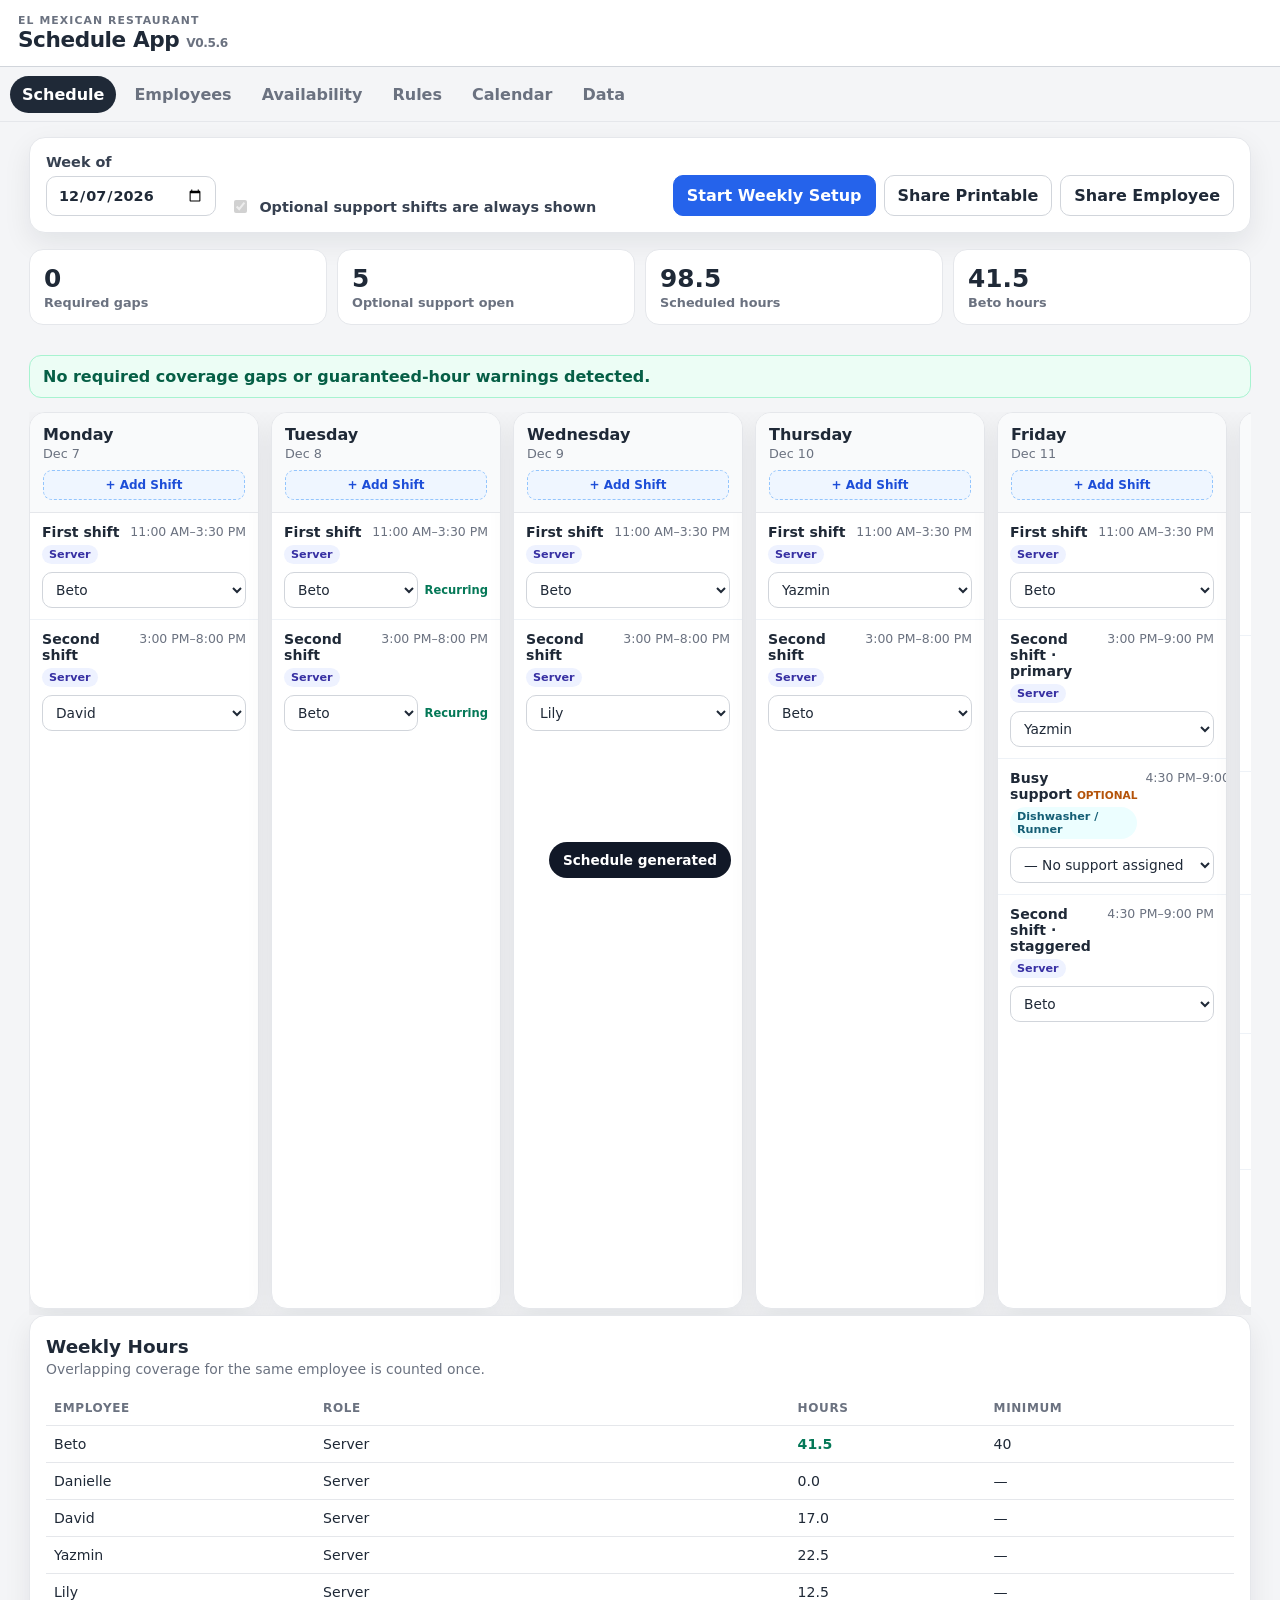
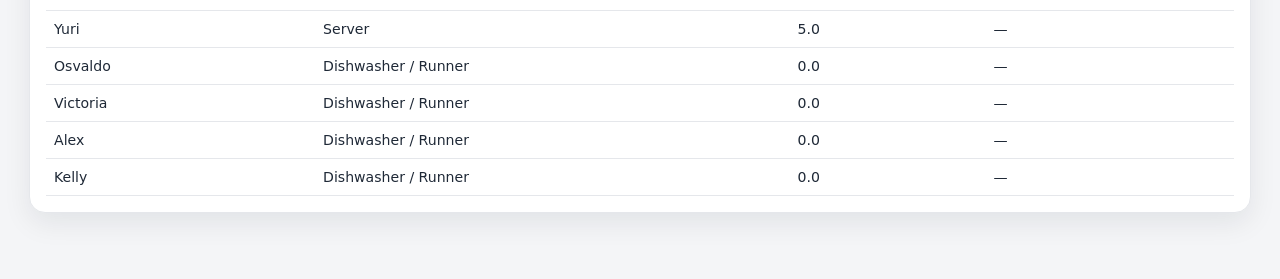
==== commit deb165f5: "Expose optional support fix in V0.5.6" ====
--- a/index.html
+++ b/index.html
@@ -4,15 +4,15 @@
   <meta charset="utf-8" />
   <meta name="viewport" content="width=device-width,initial-scale=1,viewport-fit=cover" />
   <meta name="theme-color" content="#1f2937" />
-  <title>Schedule App V0.5.5</title>
+  <title>Schedule App V0.5.6</title>
   <link rel="manifest" href="manifest.webmanifest" />
-  <link rel="stylesheet" href="styles.css?v=0.5.5" />
+  <link rel="stylesheet" href="styles.css?v=0.5.6" />
 </head>
 <body>
   <header class="app-header">
     <div>
       <div class="eyebrow">El Mexican Restaurant</div>
-      <h1>Schedule App <span class="version">V0.5.5</span></h1>
+      <h1>Schedule App <span class="version">V0.5.6</span></h1>
     </div>
     <button id="installBtn" class="ghost hidden" type="button">Install</button>
   </header>
@@ -444,8 +444,8 @@
   </dialog>
 
   <div id="toast" class="toast" role="status" aria-live="polite"></div>
-  <script src="app.js?v=0.5.5"></script>
-  <script src="rules-editor.js?v=0.5.5"></script>
-  <script src="schedule-v03.js?v=0.5.5"></script>
+  <script src="app.js?v=0.5.6"></script>
+  <script src="rules-editor.js?v=0.5.6"></script>
+  <script src="schedule-v03.js?v=0.5.6"></script>
 </body>
 </html>
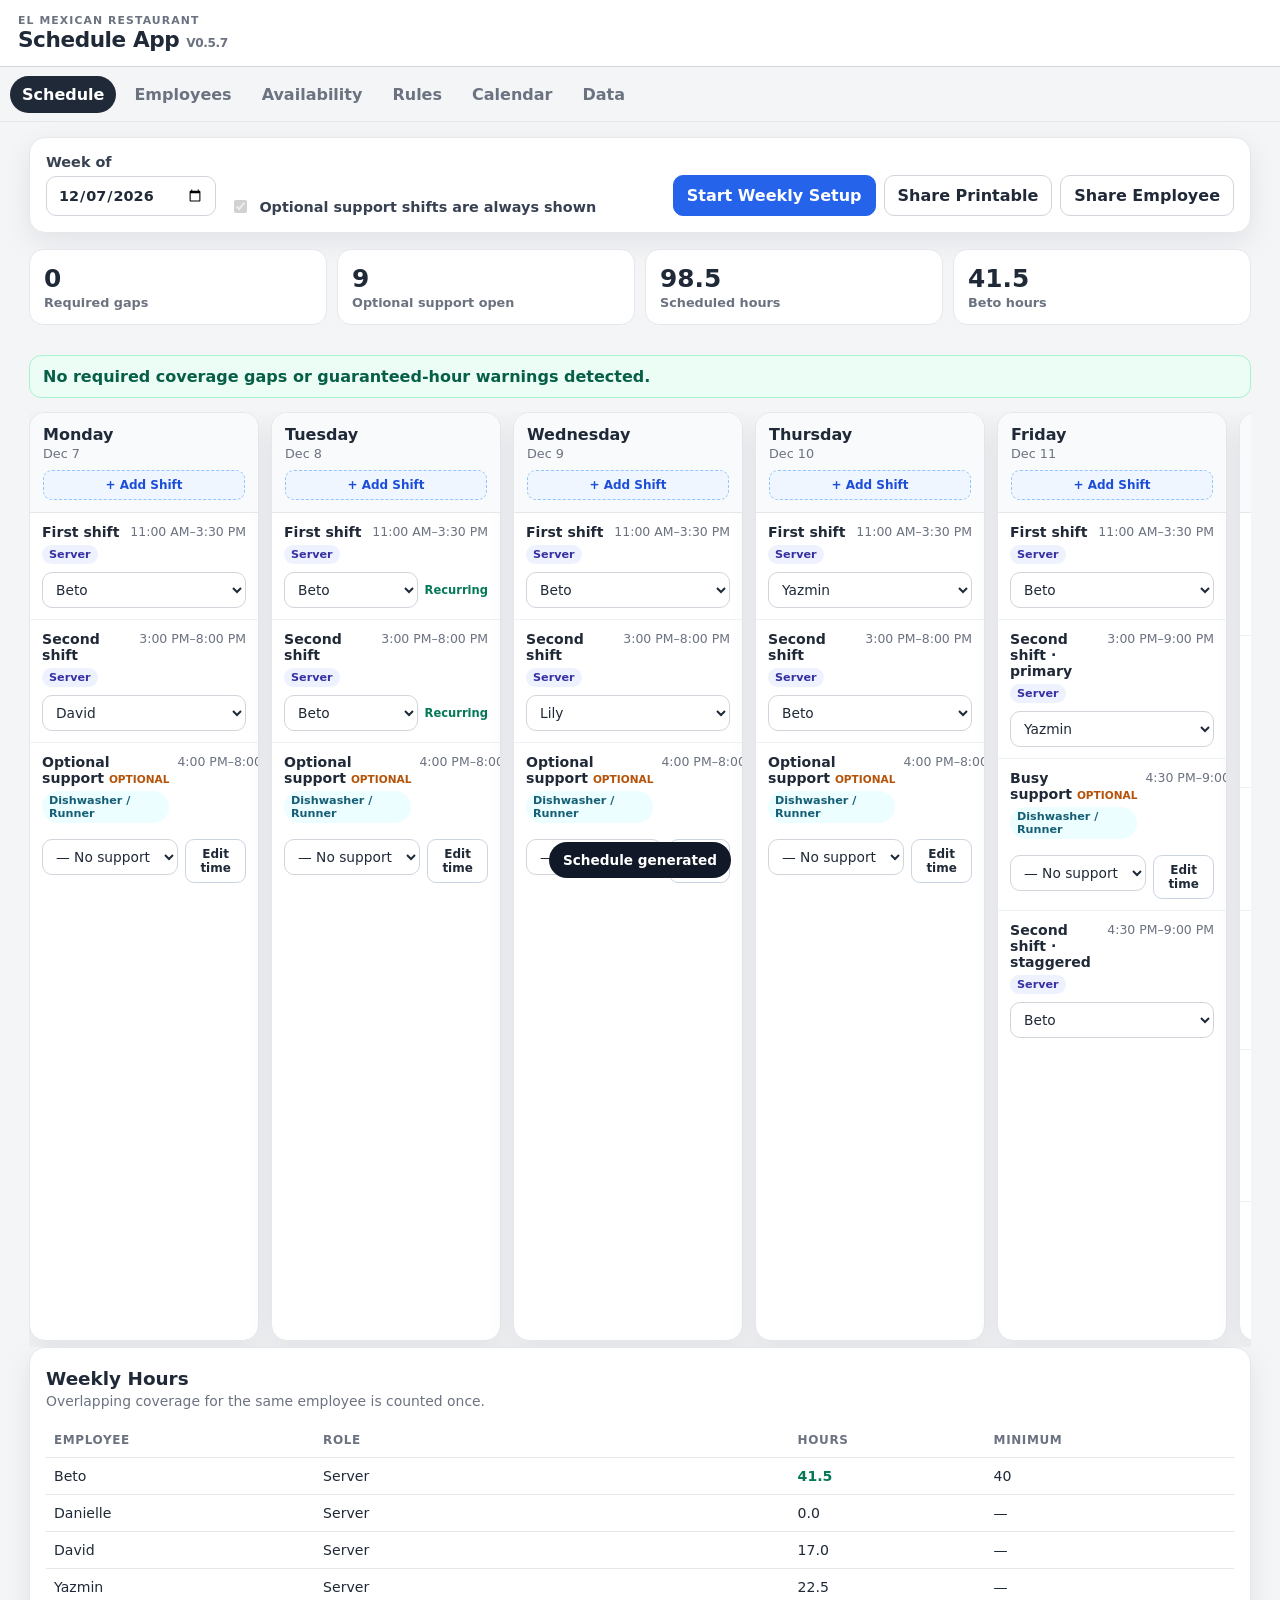
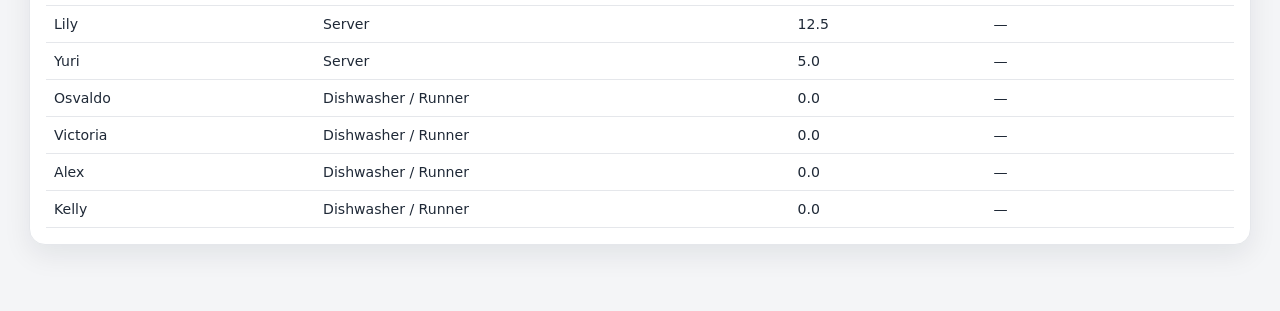
==== commit 9c6b5d9a: "Add optional support time editor in V0.5.7" ====
--- a/index.html
+++ b/index.html
@@ -4,15 +4,15 @@
   <meta charset="utf-8" />
   <meta name="viewport" content="width=device-width,initial-scale=1,viewport-fit=cover" />
   <meta name="theme-color" content="#1f2937" />
-  <title>Schedule App V0.5.6</title>
+  <title>Schedule App V0.5.7</title>
   <link rel="manifest" href="manifest.webmanifest" />
-  <link rel="stylesheet" href="styles.css?v=0.5.6" />
+  <link rel="stylesheet" href="styles.css?v=0.5.7" />
 </head>
 <body>
   <header class="app-header">
     <div>
       <div class="eyebrow">El Mexican Restaurant</div>
-      <h1>Schedule App <span class="version">V0.5.6</span></h1>
+      <h1>Schedule App <span class="version">V0.5.7</span></h1>
     </div>
     <button id="installBtn" class="ghost hidden" type="button">Install</button>
   </header>
@@ -359,6 +359,29 @@
     </form>
   </dialog>
 
+  <dialog id="supportTimeDialog">
+    <form id="supportTimeForm" method="dialog" class="dialog-form">
+      <div class="section-title-row">
+        <div>
+          <div class="eyebrow">This Week Only</div>
+          <h2>Edit Optional Support Time</h2>
+        </div>
+        <button id="closeSupportTimeDialog" class="icon-button" type="button" aria-label="Close">×</button>
+      </div>
+      <input id="supportTimeSlotId" type="hidden" />
+      <label>Date<input id="supportTimeDate" type="date" readonly /></label>
+      <div class="split">
+        <label>Start<input id="supportTimeStart" type="time" required /></label>
+        <label>End<input id="supportTimeEnd" type="time" required /></label>
+      </div>
+      <p class="small">This changes the optional dishwasher / runner support time for this schedule week only.</p>
+      <div class="dialog-actions">
+        <button id="cancelSupportTimeDialog" type="button">Cancel</button>
+        <button class="primary" value="save" type="submit">Save Time</button>
+      </div>
+    </form>
+  </dialog>
+
   <dialog id="weeklyShiftDialog">
     <form id="weeklyShiftForm" method="dialog" class="dialog-form">
       <div class="section-title-row">
@@ -444,8 +467,8 @@
   </dialog>
 
   <div id="toast" class="toast" role="status" aria-live="polite"></div>
-  <script src="app.js?v=0.5.6"></script>
-  <script src="rules-editor.js?v=0.5.6"></script>
-  <script src="schedule-v03.js?v=0.5.6"></script>
+  <script src="app.js?v=0.5.7"></script>
+  <script src="rules-editor.js?v=0.5.7"></script>
+  <script src="schedule-v03.js?v=0.5.7"></script>
 </body>
 </html>
--- a/styles.css
+++ b/styles.css
@@ -178,3 +178,15 @@
 @media(max-width:900px){
   .add-weekly-shift{padding:9px 10px;font-size:.8rem}
 }
+
+/* V0.5.7 optional support */
+.support-time-edit{
+  margin-top:8px;
+  padding:7px 10px;
+  border-radius:9px;
+  border:1px solid #cbd5e1;
+  background:#fff;
+  font-size:.75rem;
+  font-weight:800;
+}
+.assignment .support-time-edit{width:auto}
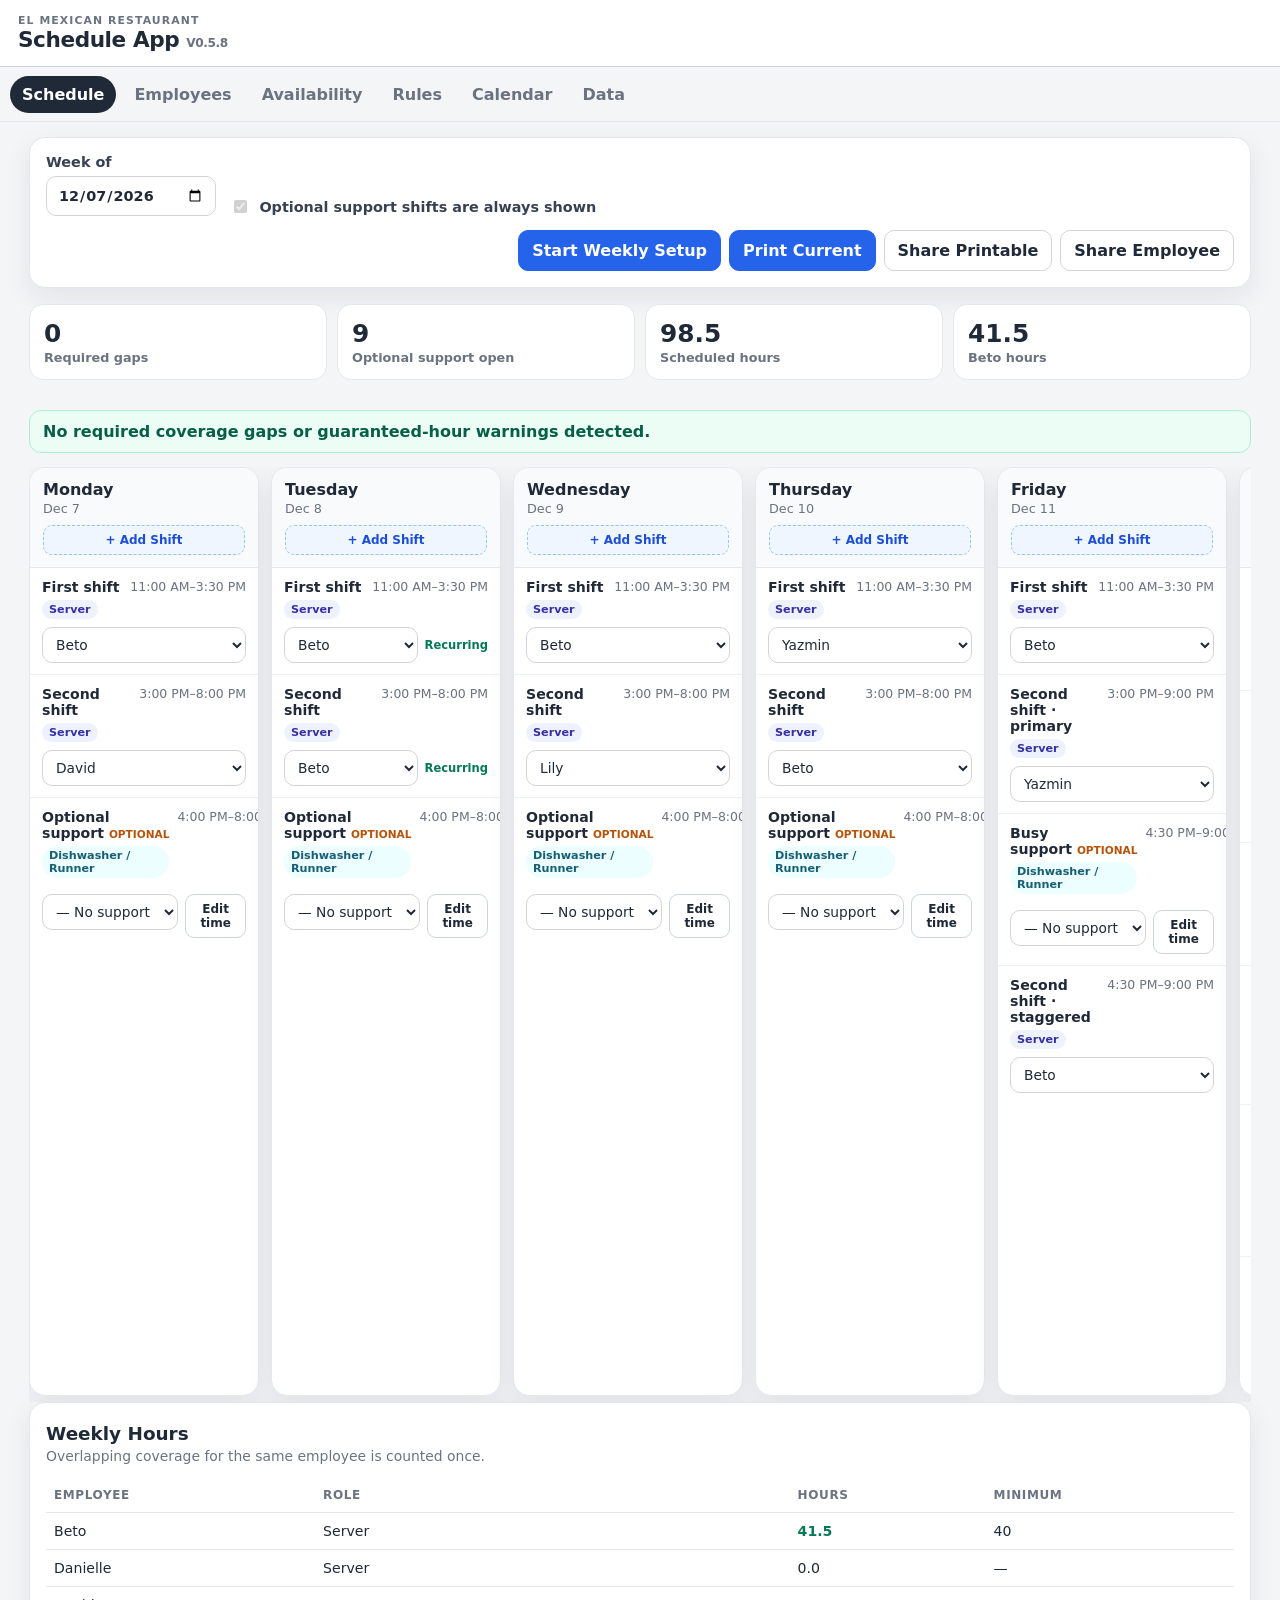
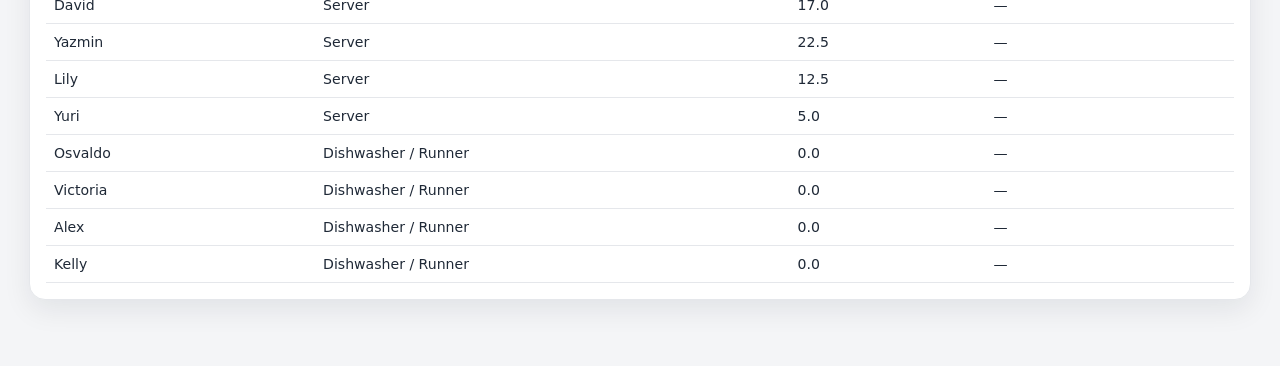
==== commit f9fc9f51: "Schedule app v0.5.8: expose direct print button and refresh assets" ====
--- a/index.html
+++ b/index.html
@@ -4,15 +4,15 @@
   <meta charset="utf-8" />
   <meta name="viewport" content="width=device-width,initial-scale=1,viewport-fit=cover" />
   <meta name="theme-color" content="#1f2937" />
-  <title>Schedule App V0.5.7</title>
+  <title>Schedule App V0.5.8</title>
   <link rel="manifest" href="manifest.webmanifest" />
-  <link rel="stylesheet" href="styles.css?v=0.5.7" />
+  <link rel="stylesheet" href="styles.css?v=0.5.8" />
 </head>
 <body>
   <header class="app-header">
     <div>
       <div class="eyebrow">El Mexican Restaurant</div>
-      <h1>Schedule App <span class="version">V0.5.7</span></h1>
+      <h1>Schedule App <span class="version">V0.5.8</span></h1>
     </div>
     <button id="installBtn" class="ghost hidden" type="button">Install</button>
   </header>
@@ -58,7 +58,8 @@
         </label>
         <div class="toolbar-actions">
           <button id="generateBtn" class="primary" type="button">Generate Schedule</button>
-          <button id="printBtn" type="button">Print</button>
+          <button id="printCurrentBtn" class="primary" type="button">Print Current</button>
+          <button id="printBtn" type="button">Share Printable</button>
           <button id="shareBtn" type="button">Share</button>
         </div>
       </div>
@@ -467,8 +468,8 @@
   </dialog>
 
   <div id="toast" class="toast" role="status" aria-live="polite"></div>
-  <script src="app.js?v=0.5.7"></script>
-  <script src="rules-editor.js?v=0.5.7"></script>
-  <script src="schedule-v03.js?v=0.5.7"></script>
+  <script src="app.js?v=0.5.8"></script>
+  <script src="rules-editor.js?v=0.5.8"></script>
+  <script src="schedule-v03.js?v=0.5.8"></script>
 </body>
 </html>
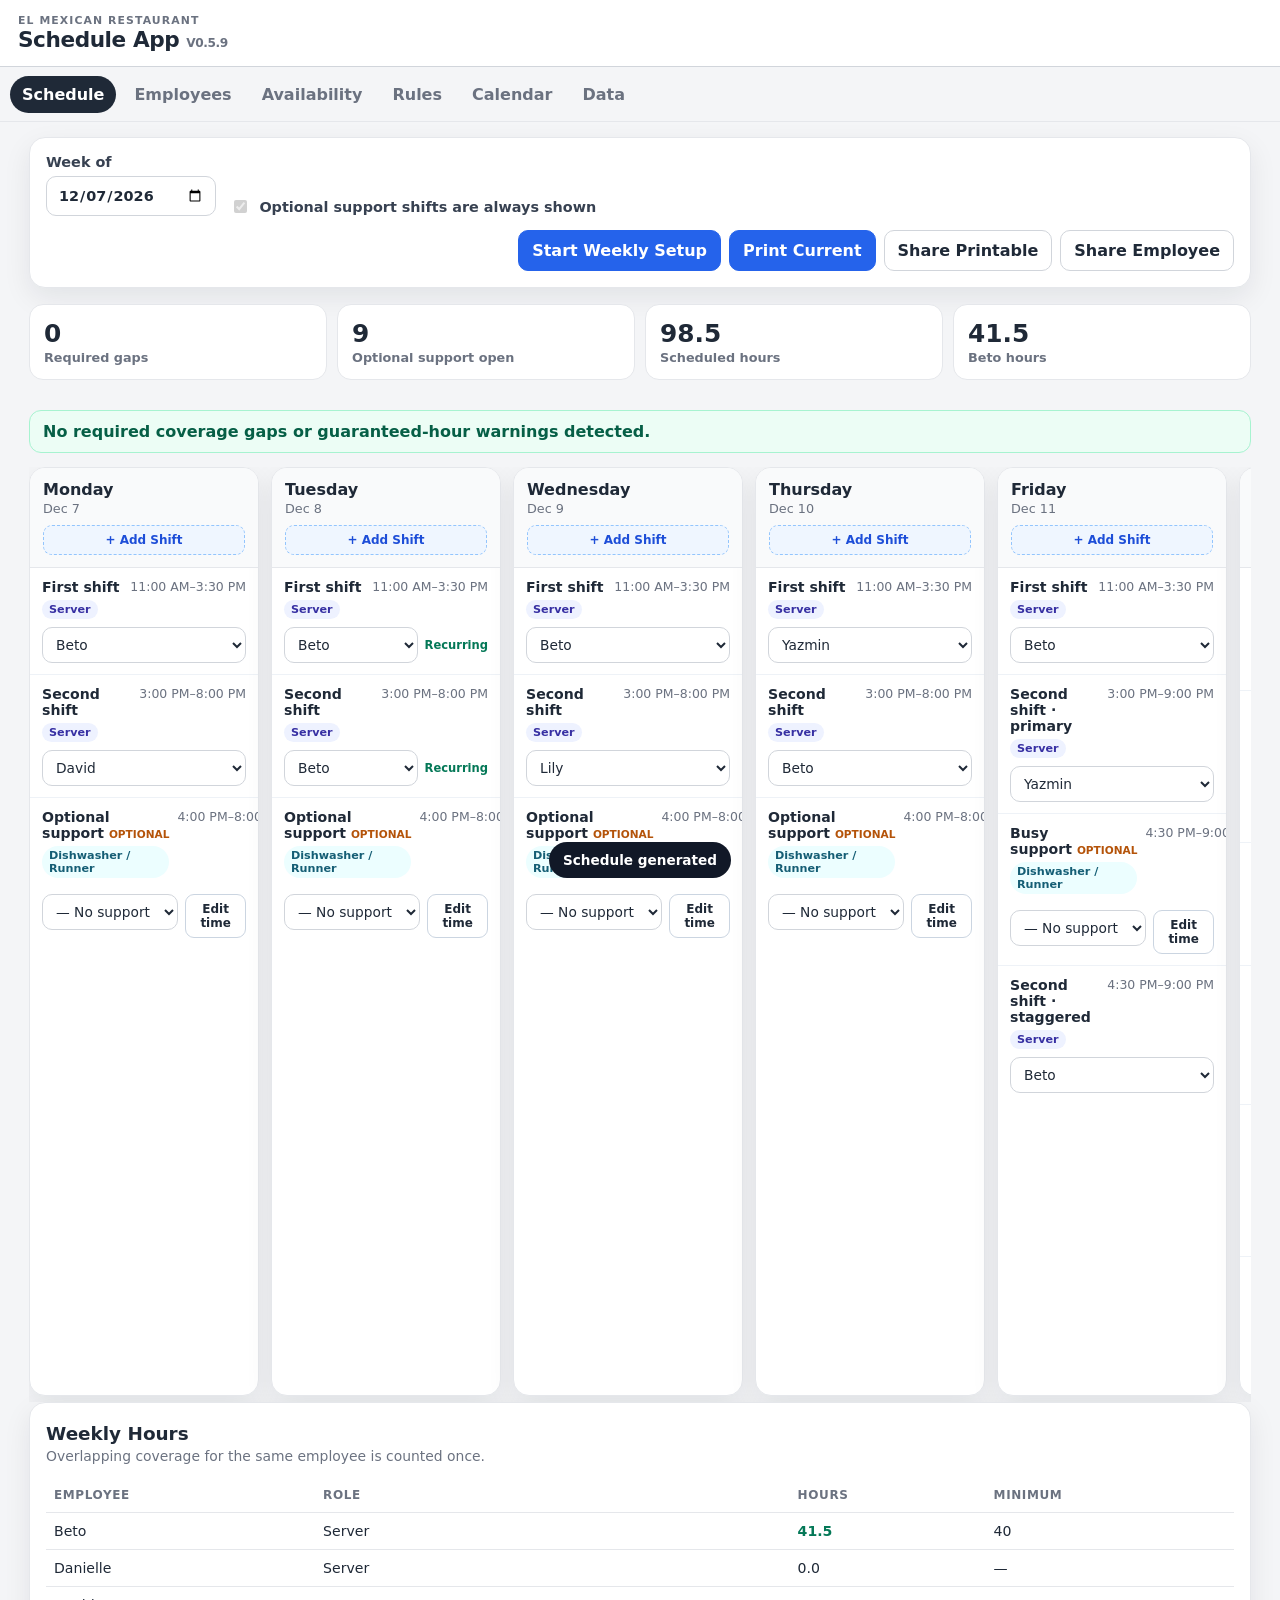
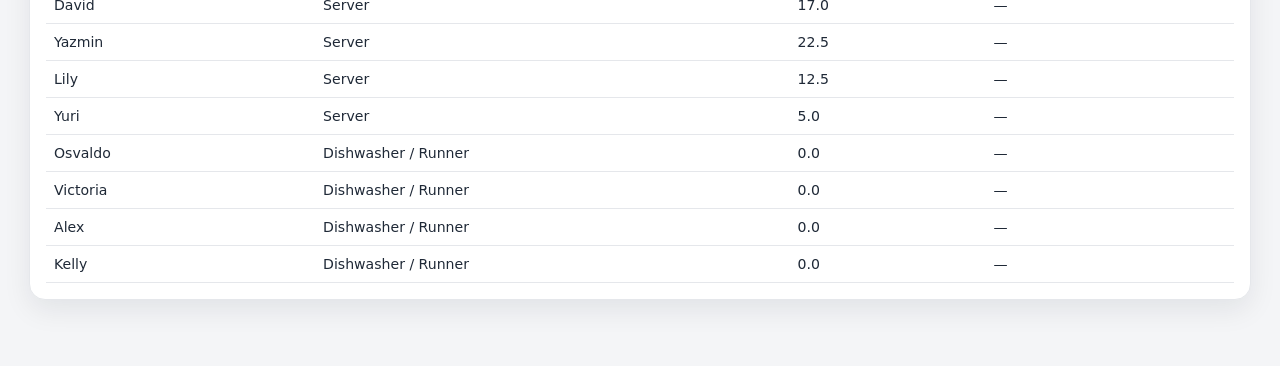
==== commit 4b684b29: "Schedule app v0.5.9 update index.html" ====
--- a/index.html
+++ b/index.html
@@ -4,15 +4,15 @@
   <meta charset="utf-8" />
   <meta name="viewport" content="width=device-width,initial-scale=1,viewport-fit=cover" />
   <meta name="theme-color" content="#1f2937" />
-  <title>Schedule App V0.5.8</title>
+  <title>Schedule App V0.5.9</title>
   <link rel="manifest" href="manifest.webmanifest" />
-  <link rel="stylesheet" href="styles.css?v=0.5.8" />
+  <link rel="stylesheet" href="styles.css?v=0.5.9" />
 </head>
 <body>
   <header class="app-header">
     <div>
       <div class="eyebrow">El Mexican Restaurant</div>
-      <h1>Schedule App <span class="version">V0.5.8</span></h1>
+      <h1>Schedule App <span class="version">V0.5.9</span></h1>
     </div>
     <button id="installBtn" class="ghost hidden" type="button">Install</button>
   </header>
@@ -468,8 +468,8 @@
   </dialog>
 
   <div id="toast" class="toast" role="status" aria-live="polite"></div>
-  <script src="app.js?v=0.5.8"></script>
-  <script src="rules-editor.js?v=0.5.8"></script>
-  <script src="schedule-v03.js?v=0.5.8"></script>
+  <script src="app.js?v=0.5.9"></script>
+  <script src="rules-editor.js?v=0.5.9"></script>
+  <script src="schedule-v03.js?v=0.5.9"></script>
 </body>
 </html>
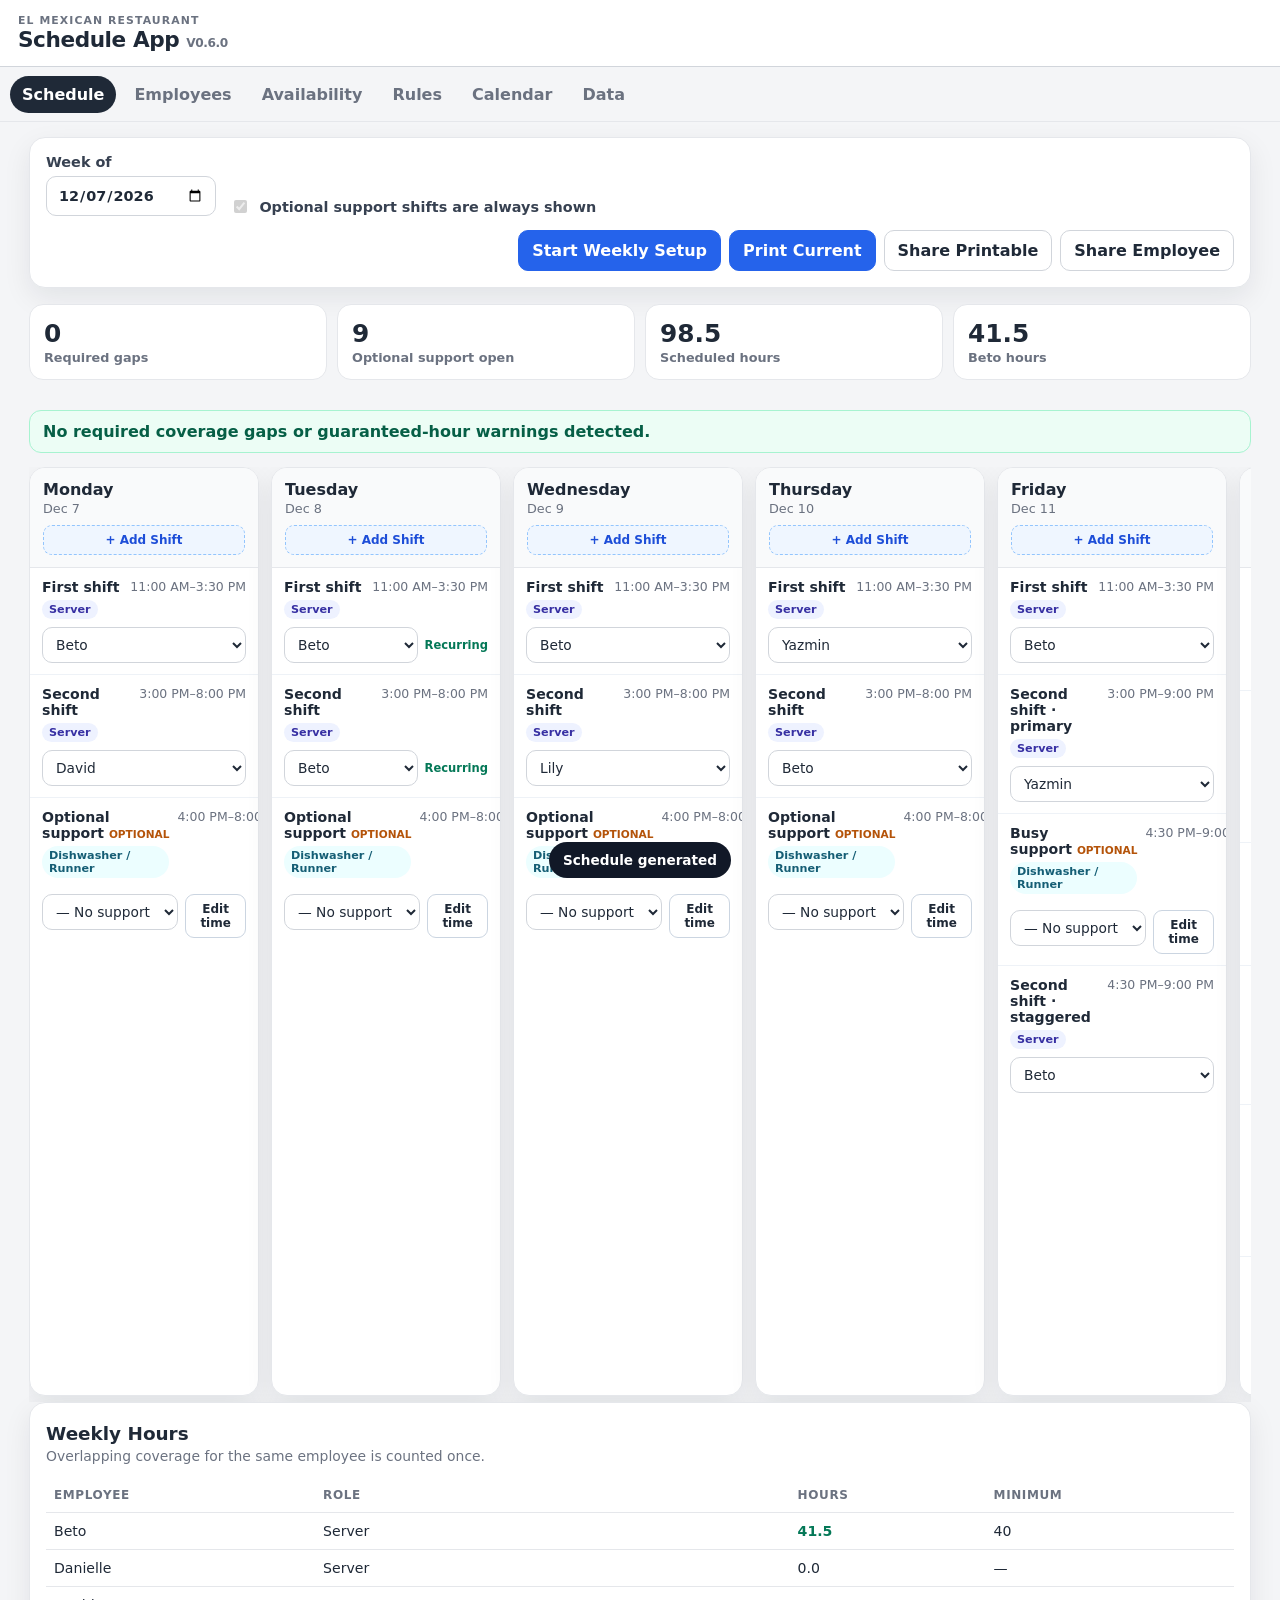
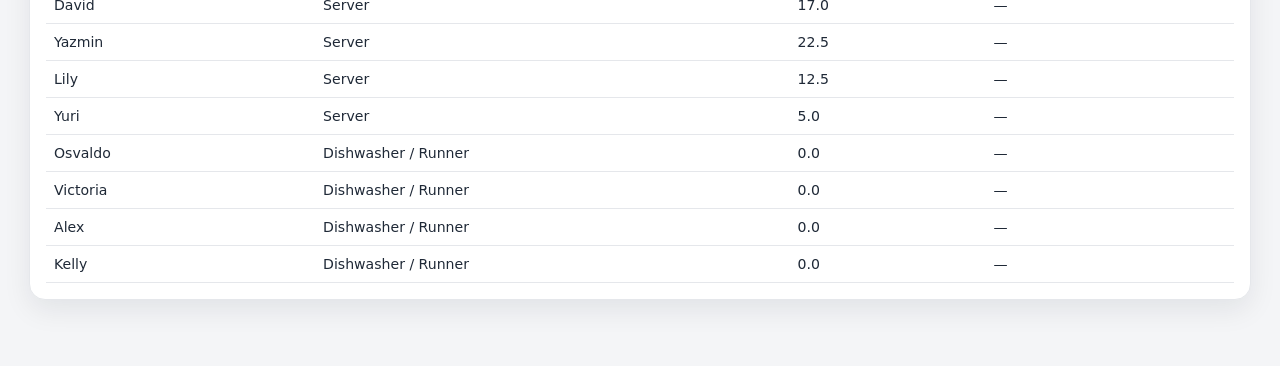
==== commit fe2cc648: "Expose shared schedule export fix in V0.6.0" ====
--- a/index.html
+++ b/index.html
@@ -4,15 +4,15 @@
   <meta charset="utf-8" />
   <meta name="viewport" content="width=device-width,initial-scale=1,viewport-fit=cover" />
   <meta name="theme-color" content="#1f2937" />
-  <title>Schedule App V0.5.9</title>
+  <title>Schedule App V0.6.0</title>
   <link rel="manifest" href="manifest.webmanifest" />
-  <link rel="stylesheet" href="styles.css?v=0.5.9" />
+  <link rel="stylesheet" href="styles.css?v=0.6.0" />
 </head>
 <body>
   <header class="app-header">
     <div>
       <div class="eyebrow">El Mexican Restaurant</div>
-      <h1>Schedule App <span class="version">V0.5.9</span></h1>
+      <h1>Schedule App <span class="version">V0.6.0</span></h1>
     </div>
     <button id="installBtn" class="ghost hidden" type="button">Install</button>
   </header>
@@ -468,8 +468,8 @@
   </dialog>
 
   <div id="toast" class="toast" role="status" aria-live="polite"></div>
-  <script src="app.js?v=0.5.9"></script>
-  <script src="rules-editor.js?v=0.5.9"></script>
-  <script src="schedule-v03.js?v=0.5.9"></script>
+  <script src="app.js?v=0.6.0"></script>
+  <script src="rules-editor.js?v=0.6.0"></script>
+  <script src="schedule-v03.js?v=0.6.0"></script>
 </body>
 </html>
